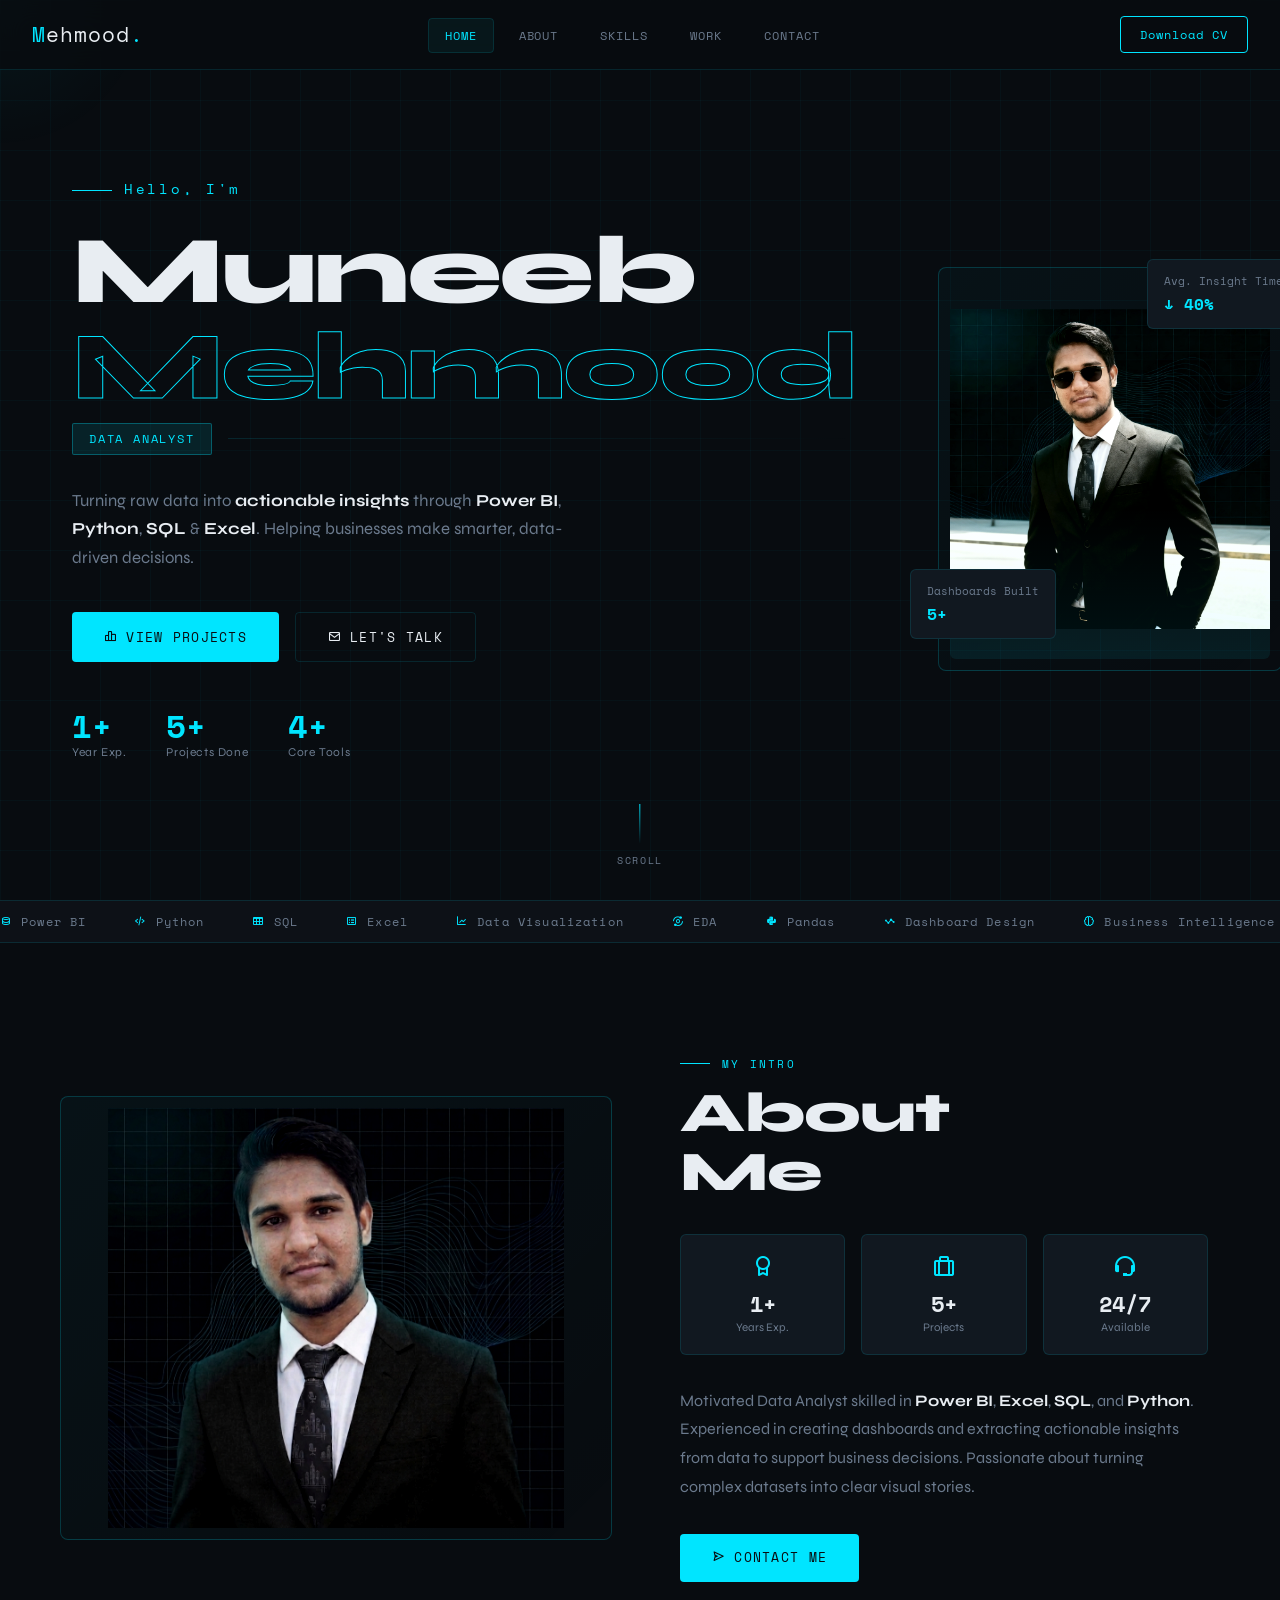
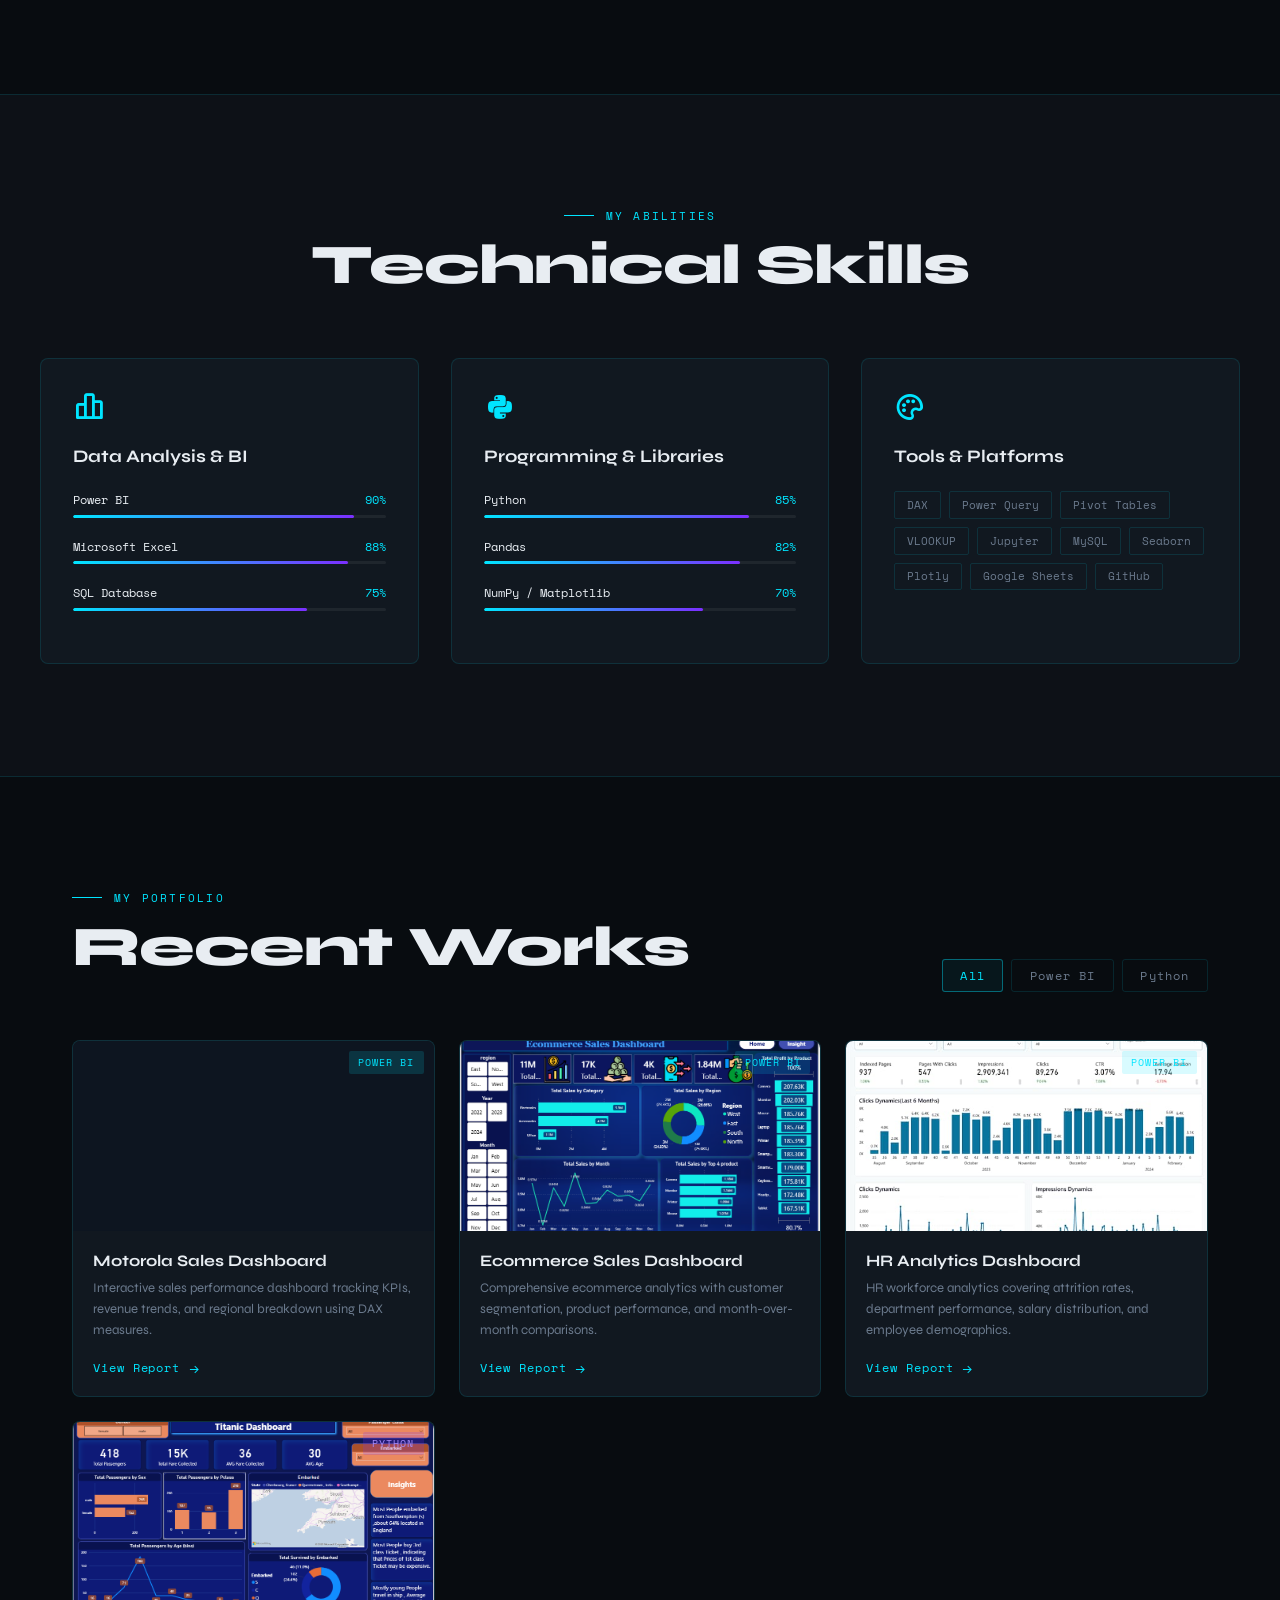
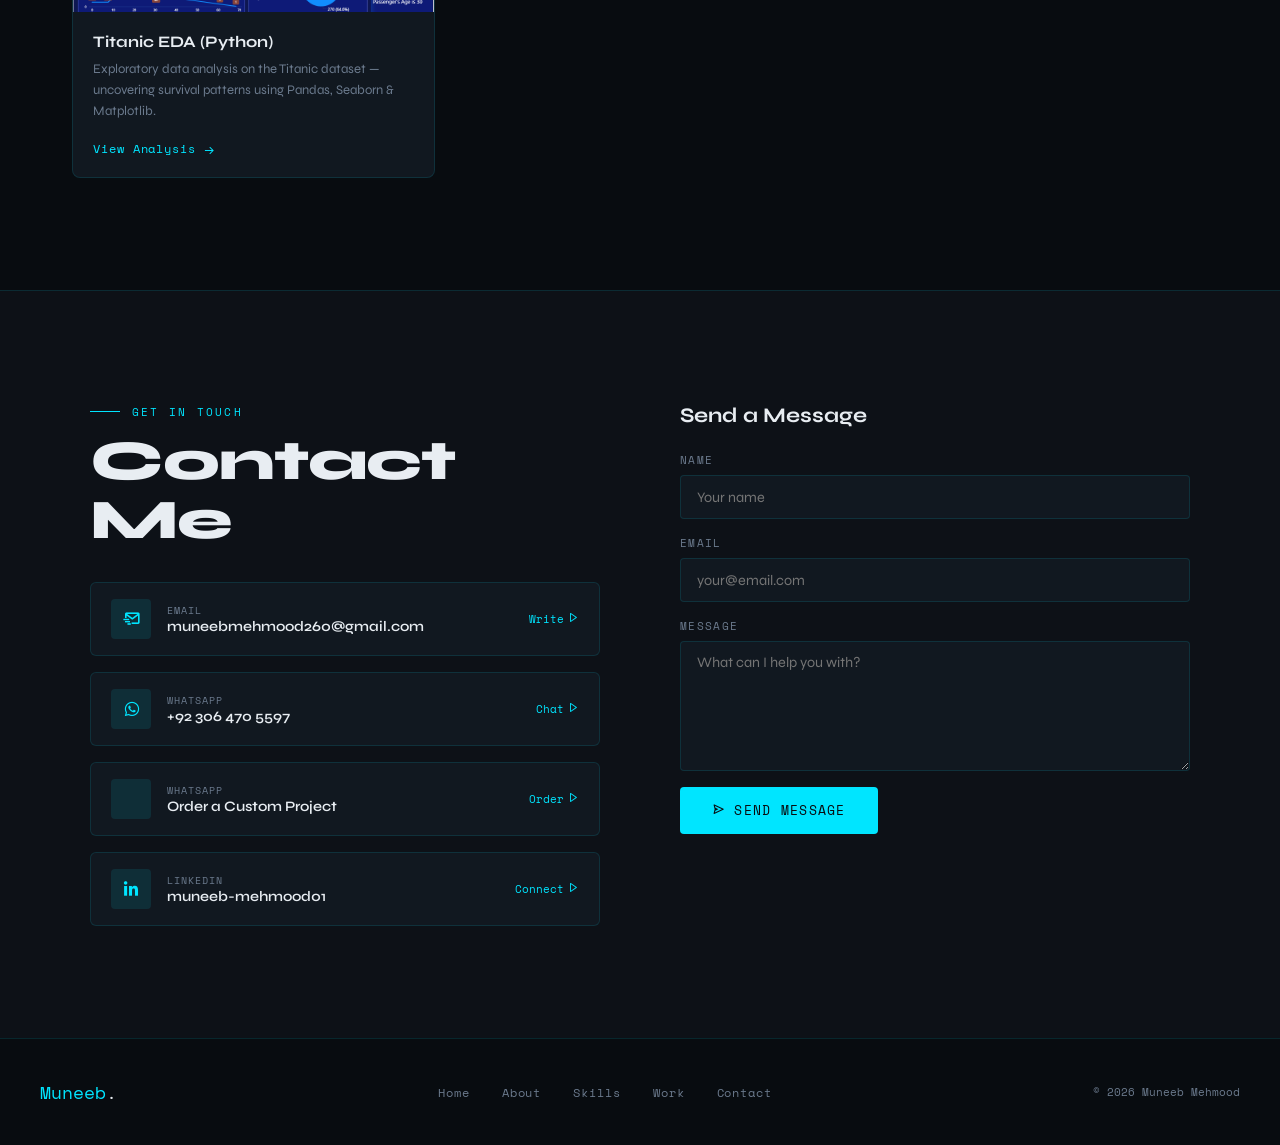
==== PORTFOLIO2/portfolio/index.html @ 45c63f36 "Add files via upload" ====
<!DOCTYPE html>
<html lang="en">
<head>
  <meta charset="UTF-8" />
  <meta name="viewport" content="width=device-width, initial-scale=1.0" />
  <title>Muneeb Mehmood — Data Analyst</title>
  <link href="https://unpkg.com/boxicons@2.1.2/css/boxicons.min.css" rel="stylesheet" />
  <link href="https://fonts.googleapis.com/css2?family=Space+Mono:wght@400;700&family=Syne:wght@400;600;700;800&display=swap" rel="stylesheet" />
  <link rel="stylesheet" href="style.css">
</head>
<body>

  <!-- Cursor glow -->
  <div class="cursor-glow" id="cursorGlow"></div>

  <!-- NAV -->
  <nav class="nav" id="navbar">
    <a href="#home" class="nav__logo">M<span>ehmood</span><span style="color:var(--accent)">.</span></a>
    <ul class="nav__links">
      <li><a href="#home" class="nav__link active">Home</a></li>
      <li><a href="#about" class="nav__link">About</a></li>
      <li><a href="#skills" class="nav__link">Skills</a></li>
      <li><a href="#work" class="nav__link">Work</a></li>
      <li><a href="#contact" class="nav__link">Contact</a></li>
    </ul>
    <a href="assets/pdf/cv.pdf" download class="nav__cta">Download CV</a>
  </nav>

  <!-- HERO -->
  <section id="home" style="position:relative;">
    <div class="hero">
      <div class="hero__left">
        <p class="hero__greeting"><span></span>Hello, I'm</p>
        <h1 class="hero__name">Muneeb<br><em>Mehmood</em></h1>
        <div class="hero__role">
          <span class="hero__role-badge">Data Analyst</span>
          <span class="hero__role-line"></span>
        </div>
        <p class="hero__desc">
          Turning raw data into <strong>actionable insights</strong> through
          <strong>Power BI</strong>, <strong>Python</strong>, <strong>SQL</strong> & <strong>Excel</strong>.
          Helping businesses make smarter, data-driven decisions.
        </p>
        <div class="hero__cta">
          <a href="#work" class="btn btn-primary"><i class='bx bx-bar-chart-alt-2'></i> View Projects</a>
          <a href="#contact" class="btn btn-outline"><i class='bx bx-envelope'></i> Let's Talk</a>
        </div>
        <div class="hero__stats">
          <div class="stat">
            <div class="stat__num" data-count="1">0</div>
            <div class="stat__label">Year Exp.</div>
          </div>
          <div class="stat">
            <div class="stat__num" data-count="5">0</div>
            <div class="stat__label">Projects Done</div>
          </div>
          <div class="stat">
            <div class="stat__num" data-count="4">0</div>
            <div class="stat__label">Core Tools</div>
          </div>
        </div>
      </div>

      <div class="hero__right">
        <div class="hero__img-wrap">
          <div class="hero__img-bg"></div>
          <img src="assets/img/myphoto2.png" alt="Muneeb Mehmood" class="hero__img" onerror="this.style.display='none';this.parentElement.querySelector('.hero__img-placeholder').style.display='flex'">
          <div class="hero__img-placeholder" style="display:none;position:absolute;inset:0;align-items:center;justify-content:center;background:var(--card);border-radius:6px;font-size:5rem;color:var(--accent)"><i class='bx bx-user'></i></div>
          <div class="hero__img-overlay"></div>
          <div class="hero__floating-card card-1">
            <div class="card-label">Avg. Insight Time</div>
            <div class="card-val">↓ 40%</div>
          </div>
          <div class="hero__floating-card card-2">
            <div class="card-label">Dashboards Built</div>
            <div class="card-val">5+</div>
          </div>
        </div>
        <div class="hero__social">
          <a href="https://www.linkedin.com/in/muneeb-mehmood01" target="_blank" class="hero__social-link"><i class='bx bxl-linkedin'></i></a>
          <a href="https://github.com/MuneebMehmood260" target="_blank" class="hero__social-link"><i class='bx bxl-github'></i></a>
          <a href="https://www.fiverr.com/s/42VoAXd" target="_blank" class="hero__social-link"><i class='bx bxl-fiverr'></i></a>
        </div>
      </div>
    </div>
    <div class="hero__scroll">
      <div class="hero__scroll-line"></div>
      <span>SCROLL</span>
    </div>
  </section>

  <!-- TICKER -->
  <div class="ticker">
    <div class="ticker__track" id="ticker">
      <span class="ticker__item"><i class='bx bx-data'></i> Power BI</span>
      <span class="ticker__item"><i class='bx bx-code-alt'></i> Python</span>
      <span class="ticker__item"><i class='bx bx-table'></i> SQL</span>
      <span class="ticker__item"><i class='bx bx-spreadsheet'></i> Excel</span>
      <span class="ticker__item"><i class='bx bx-line-chart'></i> Data Visualization</span>
      <span class="ticker__item"><i class='bx bx-analyse'></i> EDA</span>
      <span class="ticker__item"><i class='bx bxl-python'></i> Pandas</span>
      <span class="ticker__item"><i class='bx bx-stats'></i> Dashboard Design</span>
      <span class="ticker__item"><i class='bx bx-brain'></i> Business Intelligence</span>
      <span class="ticker__item"><i class='bx bx-data'></i> Power BI</span>
      <span class="ticker__item"><i class='bx bx-code-alt'></i> Python</span>
      <span class="ticker__item"><i class='bx bx-table'></i> SQL</span>
      <span class="ticker__item"><i class='bx bx-spreadsheet'></i> Excel</span>
      <span class="ticker__item"><i class='bx bx-line-chart'></i> Data Visualization</span>
      <span class="ticker__item"><i class='bx bx-analyse'></i> EDA</span>
      <span class="ticker__item"><i class='bx bxl-python'></i> Pandas</span>
      <span class="ticker__item"><i class='bx bx-stats'></i> Dashboard Design</span>
      <span class="ticker__item"><i class='bx bx-brain'></i> Business Intelligence</span>
    </div>
  </div>

  <!-- ABOUT -->
  <section id="about">
    <div class="about">
      <div class="hero__img-wrap about__img-wrap reveal" style="height:420px;width:100%;">
        <div class="hero__img-bg"></div>
        <img src="assets/img/myphoto.png" alt="About Muneeb" class="hero__img" onerror="this.style.display='none'">
        <!-- <div class="hero__img-overlay"></div> -->
        <!-- <div class="about__img-accent"></div> -->
      </div>
      <div class="reveal" style="transition-delay:0.15s">
        <p class="section-label">My Intro</p>
        <h2 class="section-title">About<br>Me</h2>
        <div class="about__boxes">
          <div class="about__box">
            <i class='bx bx-award'></i>
            <div class="about__box-num">1+</div>
            <div class="about__box-label">Years Exp.</div>
          </div>
          <div class="about__box">
            <i class='bx bx-briefcase-alt'></i>
            <div class="about__box-num">5+</div>
            <div class="about__box-label">Projects</div>
          </div>
          <div class="about__box">
            <i class='bx bx-support'></i>
            <div class="about__box-num">24/7</div>
            <div class="about__box-label">Available</div>
          </div>
        </div>
        <p class="about__text">
          Motivated Data Analyst skilled in <strong style="color:var(--text)">Power BI</strong>, <strong style="color:var(--text)">Excel</strong>, <strong style="color:var(--text)">SQL</strong>, and <strong style="color:var(--text)">Python</strong>.
          Experienced in creating dashboards and extracting actionable insights from data to support
          business decisions. Passionate about turning complex datasets into clear visual stories.
        </p>
        <a href="#contact" class="btn btn-primary"><i class='bx bx-send'></i> Contact Me</a>
      </div>
    </div>
  </section>

  <!-- SKILLS -->
  <section id="skills" class="skills-section">
    <div class="skills-inner">
      <div class="skills-header reveal">
        <p class="section-label" style="justify-content:center">My Abilities</p>
        <h2 class="section-title">Technical Skills</h2>
      </div>
      <div class="skills__grid">
        <div class="skill-category reveal">
          <div class="skill-category__icon"><i class='bx bx-bar-chart-alt-2'></i></div>
          <h3 class="skill-category__title">Data Analysis & BI</h3>
          <div class="skill-bar">
            <div class="skill-bar__top"><span class="skill-bar__name">Power BI</span><span class="skill-bar__pct">90%</span></div>
            <div class="skill-bar__track"><div class="skill-bar__fill" data-width="90"></div></div>
          </div>
          <div class="skill-bar">
            <div class="skill-bar__top"><span class="skill-bar__name">Microsoft Excel</span><span class="skill-bar__pct">88%</span></div>
            <div class="skill-bar__track"><div class="skill-bar__fill" data-width="88"></div></div>
          </div>
          <div class="skill-bar">
            <div class="skill-bar__top"><span class="skill-bar__name">SQL Database</span><span class="skill-bar__pct">75%</span></div>
            <div class="skill-bar__track"><div class="skill-bar__fill" data-width="75"></div></div>
          </div>
        </div>
        <div class="skill-category reveal" style="transition-delay:0.1s">
          <div class="skill-category__icon"><i class='bx bxl-python'></i></div>
          <h3 class="skill-category__title">Programming & Libraries</h3>
          <div class="skill-bar">
            <div class="skill-bar__top"><span class="skill-bar__name">Python</span><span class="skill-bar__pct">85%</span></div>
            <div class="skill-bar__track"><div class="skill-bar__fill" data-width="85"></div></div>
          </div>
          <div class="skill-bar">
            <div class="skill-bar__top"><span class="skill-bar__name">Pandas</span><span class="skill-bar__pct">82%</span></div>
            <div class="skill-bar__track"><div class="skill-bar__fill" data-width="82"></div></div>
          </div>
          <div class="skill-bar">
            <div class="skill-bar__top"><span class="skill-bar__name">NumPy / Matplotlib</span><span class="skill-bar__pct">70%</span></div>
            <div class="skill-bar__track"><div class="skill-bar__fill" data-width="70"></div></div>
          </div>
        </div>
        <div class="skill-category reveal" style="transition-delay:0.2s">
          <div class="skill-category__icon"><i class='bx bx-palette'></i></div>
          <h3 class="skill-category__title">Tools & Platforms</h3>
          <div class="skill-tools">
            <span class="skill-tool">DAX</span>
            <span class="skill-tool">Power Query</span>
            <span class="skill-tool">Pivot Tables</span>
            <span class="skill-tool">VLOOKUP</span>
            <span class="skill-tool">Jupyter</span>
            <span class="skill-tool">MySQL</span>
            <span class="skill-tool">Seaborn</span>
            <span class="skill-tool">Plotly</span>
            <span class="skill-tool">Google Sheets</span>
            <span class="skill-tool">GitHub</span>
          </div>
        </div>
      </div>
    </div>
  </section>

  <!-- WORK -->
  <section id="work" class="work-section">
    <div class="work-header">
      <div>
        <p class="section-label">My Portfolio</p>
        <h2 class="section-title">Recent Works</h2>
      </div>
      <div class="work-filters">
        <button class="work-filter active" data-filter="all">All</button>
        <button class="work-filter" data-filter="bi">Power BI</button>
        <button class="work-filter" data-filter="python">Python</button>
      </div>
    </div>
    <div class="work-grid" id="workGrid">

      <div class="work-card reveal" data-cat="bi">
        <div class="work-card__img">
          <img src="assets/img/Motorola_sales dashboard.png" alt="Sales Dashboard" onerror="this.parentElement.style.background='#0d1520';this.style.display='none'">
          <span class="work-card__tag tag-bi">Power BI</span>
        </div>
        <div class="work-card__body">
          <h3 class="work-card__title">Motorola Sales Dashboard</h3>
          <p class="work-card__desc">Interactive sales performance dashboard tracking KPIs, revenue trends, and regional breakdown using DAX measures.</p>
          <a href="https://github.com/MuneebMehmood260/Power-Bi-Dashboard" target="_blank" class="work-card__link">View Report <i class='bx bx-arrow-back' style="transform:rotate(180deg)"></i></a>
        </div>
      </div>

      <div class="work-card reveal" data-cat="bi" style="transition-delay:0.1s">
        <div class="work-card__img">
          <img src="assets/img/ecommerce_sales.PNG" alt="Ecommerce Sales" onerror="this.parentElement.style.background='#0d1520';this.style.display='none'">
          <span class="work-card__tag tag-bi">Power BI</span>
        </div>
        <div class="work-card__body">
          <h3 class="work-card__title">Ecommerce Sales Dashboard</h3>
          <p class="work-card__desc">Comprehensive ecommerce analytics with customer segmentation, product performance, and month-over-month comparisons.</p>
          <a href="https://github.com/MuneebMehmood260/Power-Bi-Dashboard" target="_blank" class="work-card__link">View Report <i class='bx bx-arrow-back' style="transform:rotate(180deg)"></i></a>
        </div>
      </div>

      <div class="work-card reveal" data-cat="bi" style="transition-delay:0.2s">
        <div class="work-card__img">
          <img src="assets/img/HR Analytics dashboard.jpeg" alt="HR Dashboard" onerror="this.parentElement.style.background='#0d1520';this.style.display='none'">
          <span class="work-card__tag tag-bi">Power BI</span>
        </div>
        <div class="work-card__body">
          <h3 class="work-card__title">HR Analytics Dashboard</h3>
          <p class="work-card__desc">HR workforce analytics covering attrition rates, department performance, salary distribution, and employee demographics.</p>
          <a href="https://github.com/MuneebMehmood260/Power-Bi-Dashboard" target="_blank" class="work-card__link">View Report <i class='bx bx-arrow-back' style="transform:rotate(180deg)"></i></a>
        </div>
      </div>

      <div class="work-card reveal" data-cat="python" style="transition-delay:0.3s">
        <div class="work-card__img">
          <img src="assets/img/titanic.PNG" alt="Titanic EDA" onerror="this.parentElement.style.background='#0d1520';this.style.display='none'">
          <span class="work-card__tag tag-python">Python</span>
        </div>
        <div class="work-card__body">
          <h3 class="work-card__title">Titanic EDA (Python)</h3>
          <p class="work-card__desc">Exploratory data analysis on the Titanic dataset — uncovering survival patterns using Pandas, Seaborn & Matplotlib.</p>
          <a href="https://github.com/MuneebMehmood260/Power-Bi-Dashboard" target="_blank" class="work-card__link">View Analysis <i class='bx bx-arrow-back' style="transform:rotate(180deg)"></i></a>
        </div>
      </div>

    </div>
  </section>

  <!-- CONTACT -->
  <section id="contact" class="contact-section">
    <div class="contact-inner">
      <div class="contact-left reveal">
        <p class="section-label">Get In Touch</p>
        <h2 class="section-title">Contact<br>Me</h2>
        <div class="contact-cards">
          <a href="https://mail.google.com/mail/?view=cm&fs=1&to=muneebmehmood260@gmail.com" target="_blank" class="contact-card">
            <div class="contact-card__icon"><i class='bx bx-mail-send'></i></div>
            <div>
              <div class="contact-card__label">Email</div>
              <div class="contact-card__val">muneebmehmood260@gmail.com</div>
            </div>
            <div class="contact-card__btn">Write <i class='bx bx-right-arrow'></i></div>
          </a>
          <a href="https://wa.me/923064705597?text=Hi%20Muneeb" target="_blank" class="contact-card">
            <div class="contact-card__icon"><i class='bx bxl-whatsapp'></i></div>
            <div>
              <div class="contact-card__label">WhatsApp</div>
              <div class="contact-card__val">+92 306 470 5597</div>
            </div>
            <div class="contact-card__btn">Chat <i class='bx bx-right-arrow'></i></div>
          </a>
          <a href="https://wa.me/923064705597?text=Hi%20Muneeb" target="_blank" class="contact-card">
            <div class="contact-card__icon"><i class='bx bxl-fiverr'></i></div>
            <div>
              <div class="contact-card__label">Whatsapp</div>
              <div class="contact-card__val">Order a Custom Project</div>
            </div>
            <div class="contact-card__btn">Order <i class='bx bx-right-arrow'></i></div>
          </a>
          <a href="https://www.linkedin.com/in/muneeb-mehmood01" target="_blank" class="contact-card">
            <div class="contact-card__icon"><i class='bx bxl-linkedin'></i></div>
            <div>
              <div class="contact-card__label">LinkedIn</div>
              <div class="contact-card__val">muneeb-mehmood01</div>
            </div>
            <div class="contact-card__btn">Connect <i class='bx bx-right-arrow'></i></div>
          </a>
        </div>
      </div>
      <div class="reveal" style="transition-delay:0.15s">
        <h3 style="font-size:1.3rem;font-weight:700;margin-bottom:1.5rem;">Send a Message</h3>
        <div class="contact-form">
          <div class="form-group">
            <label class="form-label">Name</label>
            <input type="text" class="form-input" placeholder="Your name" />
          </div>
          <div class="form-group">
            <label class="form-label">Email</label>
            <input type="email" class="form-input" placeholder="your@email.com" />
          </div>
          <div class="form-group">
            <label class="form-label">Message</label>
            <textarea class="form-textarea" placeholder="What can I help you with?"></textarea>
          </div>
          <button class="btn btn-primary" style="align-self:flex-start"><i class='bx bx-send'></i> Send Message</button>
        </div>
      </div>
    </div>
  </section>

  <!-- FOOTER -->
  <footer class="footer">
    <div class="footer-inner">
      <span class="footer__logo">Muneeb<span style="color:var(--text)">.</span></span>
      <ul class="footer__links">
        <li><a href="#home" class="footer__link">Home</a></li>
        <li><a href="#about" class="footer__link">About</a></li>
        <li><a href="#skills" class="footer__link">Skills</a></li>
        <li><a href="#work" class="footer__link">Work</a></li>
        <li><a href="#contact" class="footer__link">Contact</a></li>
      </ul>
      <span class="footer__copy">© 2026 Muneeb Mehmood</span>
    </div>
  </footer>

  <script>
    // Cursor glow
    const glow = document.getElementById('cursorGlow');
    document.addEventListener('mousemove', e => {
      glow.style.left = e.clientX + 'px';
      glow.style.top = e.clientY + 'px';
    });

    // Scroll reveal
    const reveals = document.querySelectorAll('.reveal');
    const ro = new IntersectionObserver(entries => {
      entries.forEach(e => { if(e.isIntersecting) { e.target.classList.add('visible'); } });
    }, { threshold: 0.1 });
    reveals.forEach(el => ro.observe(el));

    // Skill bars
    const bars = document.querySelectorAll('.skill-bar__fill');
    const barObs = new IntersectionObserver(entries => {
      entries.forEach(e => {
        if(e.isIntersecting) {
          e.target.style.width = e.target.dataset.width + '%';
          barObs.unobserve(e.target);
        }
      });
    }, { threshold: 0.3 });
    bars.forEach(b => barObs.observe(b));

    // Counter animation
    const counters = document.querySelectorAll('.stat__num[data-count]');
    const counterObs = new IntersectionObserver(entries => {
      entries.forEach(e => {
        if(e.isIntersecting) {
          const target = +e.target.dataset.count;
          let cur = 0;
          const step = target / 30;
          const timer = setInterval(() => {
            cur += step;
            if(cur >= target) { e.target.textContent = target + '+'; clearInterval(timer); }
            else { e.target.textContent = Math.floor(cur); }
          }, 40);
          counterObs.unobserve(e.target);
        }
      });
    }, { threshold: 0.5 });
    counters.forEach(c => counterObs.observe(c));

    // Nav active link on scroll
    const sections = document.querySelectorAll('section[id]');
    const navLinks = document.querySelectorAll('.nav__link');
    window.addEventListener('scroll', () => {
      let cur = '';
      sections.forEach(s => {
        if(window.scrollY >= s.offsetTop - 100) cur = s.id;
      });
      navLinks.forEach(l => {
        l.classList.toggle('active', l.getAttribute('href') === '#' + cur);
      });
    });

    // Work filter
    const filters = document.querySelectorAll('.work-filter');
    const cards = document.querySelectorAll('.work-card');
    filters.forEach(btn => {
      btn.addEventListener('click', () => {
        filters.forEach(b => b.classList.remove('active'));
        btn.classList.add('active');
        const f = btn.dataset.filter;
        cards.forEach(card => {
          const show = f === 'all' || card.dataset.cat === f;
          card.style.opacity = show ? '1' : '0';
          card.style.transform = show ? '' : 'scale(0.95)';
          card.style.pointerEvents = show ? '' : 'none';
          card.style.transition = 'all 0.35s';
          card.style.display = show ? '' : 'none';
          if(show) { setTimeout(() => { card.style.opacity='1'; card.style.transform=''; }, 10); }
        });
      });
    });
  </script>
</body>
</html>
---- PORTFOLIO2/portfolio/style.css ----
/* ========== VARIABLES ========== */
    :root {
        --bg: #080c10;
        --bg2: #0d1117;
        --card: #111820;
        --accent: #00e5ff;
        --accent2: #7b2fff;
        --accent3: #ff6b35;
        --text: #e8edf2;
        --text-muted: #6b7a8d;
        --border: rgba(0, 229, 255, 0.12);
        --glow: 0 0 30px rgba(0, 229, 255, 0.15);
        --font-display: 'Syne', sans-serif;
        --font-mono: 'Space Mono', monospace;
        --nav-h: 70px;
    }

    /* ========== RESET ========== */
    *,
    *::before,
    *::after {
        margin: 0;
        padding: 0;
        box-sizing: border-box;
    }

    html {
        scroll-behavior: smooth;
    }

    body {
        background: var(--bg);
        color: var(--text);
        font-family: var(--font-display);
        overflow-x: hidden;
    }

    a {
        text-decoration: none;
        color: inherit;
    }

    ul {
        list-style: none;
    }

    img {
        max-width: 100%;
        display: block;
    }

    /* ========== SCROLLBAR ========== */
    ::-webkit-scrollbar {
        width: 5px;
    }

    ::-webkit-scrollbar-track {
        background: var(--bg);
    }

    ::-webkit-scrollbar-thumb {
        background: var(--accent);
        border-radius: 3px;
    }

    /* ========== BACKGROUND GRID ========== */
    body::before {
        content: '';
        position: fixed;
        inset: 0;
        background-image:
            linear-gradient(rgba(0, 229, 255, 0.03) 1px, transparent 1px),
            linear-gradient(90deg, rgba(0, 229, 255, 0.03) 1px, transparent 1px);
        background-size: 50px 50px;
        pointer-events: none;
        z-index: 0;
    }

    /* ========== NAV ========== */
    .nav {
        position: fixed;
        top: 0;
        left: 0;
        right: 0;
        height: var(--nav-h);
        display: flex;
        align-items: center;
        justify-content: space-between;
        padding: 0 2rem;
        z-index: 100;
        border-bottom: 1px solid var(--border);
        backdrop-filter: blur(16px);
        background: rgba(8, 12, 16, 0.8);
        transition: all 0.3s;
    }

    .nav__logo {
        font-family: var(--font-mono);
        font-size: 1.3rem;
        color: var(--accent);
        letter-spacing: 0.05em;
    }

    .nav__logo span {
        color: var(--text);
    }

    .nav__links {
        display: flex;
        gap: 0.5rem;
    }

    .nav__link {
        font-family: var(--font-mono);
        font-size: 0.75rem;
        letter-spacing: 0.08em;
        text-transform: uppercase;
        color: var(--text-muted);
        padding: 0.5rem 1rem;
        border: 1px solid transparent;
        border-radius: 4px;
        transition: all 0.3s;
    }

    .nav__link:hover,
    .nav__link.active {
        color: var(--accent);
        border-color: var(--border);
        background: rgba(0, 229, 255, 0.05);
    }

    .nav__cta {
        font-family: var(--font-mono);
        font-size: 0.75rem;
        padding: 0.55rem 1.2rem;
        border: 1px solid var(--accent);
        border-radius: 4px;
        color: var(--accent);
        letter-spacing: 0.08em;
        transition: all 0.3s;
    }

    .nav__cta:hover {
        background: var(--accent);
        color: var(--bg);
    }

    /* ========== SECTION ========== */
    section {
        position: relative;
        z-index: 1;
    }

    .section-label {
        font-family: var(--font-mono);
        font-size: 0.7rem;
        letter-spacing: 0.2em;
        text-transform: uppercase;
        color: var(--accent);
        margin-bottom: 0.75rem;
        display: flex;
        align-items: center;
        gap: 0.75rem;
    }

    .section-label::before {
        content: '';
        display: inline-block;
        width: 30px;
        height: 1px;
        background: var(--accent);
    }

    .section-title {
        font-size: clamp(2rem, 5vw, 3.5rem);
        font-weight: 800;
        line-height: 1.05;
        letter-spacing: -0.02em;
        margin-bottom: 1rem;
    }

    /* ========== HERO ========== */
    .hero {
        min-height: 100vh;
        display: flex;
        align-items: center;
        padding: calc(var(--nav-h) + 2rem) 2rem 4rem;
        max-width: 1200px;
        margin: 0 auto;
        gap: 4rem;
    }

    .hero__left {
        flex: 1;
    }

    .hero__greeting {
        font-family: var(--font-mono);
        font-size: 0.85rem;
        letter-spacing: 0.2em;
        color: var(--accent);
        margin-bottom: 1.5rem;
        opacity: 0;
        animation: fadeUp 0.6s 0.2s forwards;
    }

    .hero__greeting span {
        display: inline-block;
        width: 40px;
        height: 1px;
        background: var(--accent);
        vertical-align: middle;
        margin-right: 0.75rem;
    }

    .hero__name {
        font-size: clamp(3rem, 8vw, 6rem);
        font-weight: 800;
        letter-spacing: -0.03em;
        line-height: 1;
        margin-bottom: 0.5rem;
        opacity: 0;
        animation: fadeUp 0.6s 0.4s forwards;
    }

    .hero__name em {
        font-style: normal;
        color: transparent;
        -webkit-text-stroke: 1px var(--accent);
    }

    .hero__role {
        display: flex;
        align-items: center;
        gap: 1rem;
        margin-bottom: 2rem;
        opacity: 0;
        animation: fadeUp 0.6s 0.6s forwards;
    }

    .hero__role-badge {
        font-family: var(--font-mono);
        font-size: 0.75rem;
        letter-spacing: 0.15em;
        text-transform: uppercase;
        background: rgba(0, 229, 255, 0.1);
        border: 1px solid rgba(0, 229, 255, 0.3);
        color: var(--accent);
        padding: 0.4rem 1rem;
        border-radius: 2px;
    }

    .hero__role-line {
        height: 1px;
        flex: 1;
        background: linear-gradient(90deg, var(--border), transparent);
    }

    .hero__desc {
        font-size: 1.05rem;
        color: var(--text-muted);
        line-height: 1.7;
        max-width: 500px;
        margin-bottom: 2.5rem;
        opacity: 0;
        animation: fadeUp 0.6s 0.8s forwards;
    }

    .hero__desc strong {
        color: var(--text);
    }

    .hero__cta {
        display: flex;
        gap: 1rem;
        flex-wrap: wrap;
        opacity: 0;
        animation: fadeUp 0.6s 1s forwards;
    }

    .btn {
        font-family: var(--font-mono);
        font-size: 0.8rem;
        letter-spacing: 0.1em;
        text-transform: uppercase;
        padding: 0.9rem 2rem;
        border-radius: 4px;
        border: none;
        cursor: pointer;
        transition: all 0.3s;
        display: inline-flex;
        align-items: center;
        gap: 0.5rem;
    }

    .btn-primary {
        background: var(--accent);
        color: var(--bg);
    }

    .btn-primary:hover {
        background: #00c4da;
        transform: translateY(-2px);
        box-shadow: 0 8px 24px rgba(0, 229, 255, 0.3);
    }

    .btn-outline {
        background: transparent;
        color: var(--text);
        border: 1px solid var(--border);
    }

    .btn-outline:hover {
        border-color: var(--accent);
        color: var(--accent);
        transform: translateY(-2px);
    }

    .hero__stats {
        display: flex;
        gap: 2.5rem;
        margin-top: 3rem;
        opacity: 0;
        animation: fadeUp 0.6s 1.2s forwards;
    }

    /* .stat { } */
    .stat__num {
        font-family: var(--font-mono);
        font-size: 2rem;
        font-weight: 700;
        color: var(--accent);
        line-height: 1;
    }

    .stat__label {
        font-size: 0.75rem;
        color: var(--text-muted);
        letter-spacing: 0.05em;
        margin-top: 0.2rem;
    }

    .hero__right {
        flex: 0 0 380px;
        position: relative;
        opacity: 0;
        animation: fadeIn 1s 0.5s forwards;
    }

    .hero__img-wrap {
        position: relative;
        width: 320px;
        height: 380px;
        margin: 0 auto;
    }

    .hero__img-bg {
        position: absolute;
        inset: -12px;
        border: 1px solid rgba(0, 229, 255, 0.2);
        border-radius: 8px;
        animation: rotate-border 8s linear infinite;
        background: linear-gradient(135deg, rgba(0, 229, 255, 0.03), transparent);
    }

    @keyframes rotate-border {

        0%,
        100% {
            border-color: rgba(0, 229, 255, 0.2);
        }

        50% {
            border-color: rgba(123, 47, 255, 0.3);
        }
    }

    .hero__img {
        width: 100%;
        height: 100%;
        object-fit:contain;
        border-radius: 6px;
        filter: grayscale(20%) contrast(1.1);
        position: relative;
        z-index: 1;
    }

    .hero__img-overlay {
        position: absolute;
        inset: 0;
        background: linear-gradient(180deg, transparent 60%, rgba(0, 229, 255, 0.08));
        border-radius: 6px;
        z-index: 2;
    }

    .hero__floating-card {
        position: absolute;
        background: var(--card);
        border: 1px solid var(--border);
        border-radius: 6px;
        padding: 0.75rem 1rem;
        font-family: var(--font-mono);
        font-size: 0.7rem;
        z-index: 10;
        animation: float 4s ease-in-out infinite;
    }

    .hero__floating-card.card-1 {
        top: -20px;
        right: -30px;
        animation-delay: 0s;
    }

    .hero__floating-card.card-2 {
        bottom: 20px;
        left: -40px;
        animation-delay: 2s;
    }

    .card-label {
        color: var(--text-muted);
        margin-bottom: 0.2rem;
    }

    .card-val {
        color: var(--accent);
        font-size: 1rem;
        font-weight: 700;
    }

    @keyframes float {

        0%,
        100% {
            transform: translateY(0);
        }

        50% {
            transform: translateY(-8px);
        }
    }

    .hero__social {
        display: flex;
        flex-direction: column;
        gap: 0.75rem;
        position: absolute;
        right: -60px;
        top: 50%;
        transform: translateY(-50%);
    }

    .hero__social-link {
        width: 38px;
        height: 38px;
        display: flex;
        align-items: center;
        justify-content: center;
        border: 1px solid var(--border);
        border-radius: 4px;
        color: var(--text-muted);
        font-size: 1.1rem;
        transition: all 0.3s;
    }

    .hero__social-link:hover {
        color: var(--accent);
        border-color: var(--accent);
        transform: translateX(3px);
    }

    .hero__scroll {
        position: absolute;
        bottom: 2rem;
        left: 50%;
        transform: translateX(-50%);
        display: flex;
        flex-direction: column;
        align-items: center;
        gap: 0.5rem;
        color: var(--text-muted);
        font-family: var(--font-mono);
        font-size: 0.65rem;
        letter-spacing: 0.15em;
        animation: fadeIn 1s 1.5s both;
    }

    .hero__scroll-line {
        width: 1px;
        height: 40px;
        background: linear-gradient(var(--accent), transparent);
        animation: scroll-line 1.5s ease-in-out infinite;
    }

    @keyframes scroll-line {
        0% {
            opacity: 1;
            transform: scaleY(1);
            transform-origin: top;
        }

        100% {
            opacity: 0;
            transform: scaleY(0);
            transform-origin: top;
        }
    }

    /* ========== DATA TICKER ========== */
    .ticker {
        border-top: 1px solid var(--border);
        border-bottom: 1px solid var(--border);
        padding: 0.75rem 0;
        overflow: hidden;
        background: var(--bg2);
        position: relative;
        z-index: 1;
    }

    .ticker__track {
        display: flex;
        gap: 3rem;
        animation: ticker 20s linear infinite;
        width: max-content;
    }

    .ticker__item {
        display: flex;
        align-items: center;
        gap: 0.5rem;
        font-family: var(--font-mono);
        font-size: 0.72rem;
        letter-spacing: 0.1em;
        color: var(--text-muted);
        white-space: nowrap;
    }

    .ticker__item i {
        color: var(--accent);
    }

    @keyframes ticker {
        from {
            transform: translateX(0);
        }

        to {
            transform: translateX(-50%);
        }
    }

    /* ========== ABOUT ========== */
    .about {
        padding: 7rem 2rem;
        max-width: 1200px;
        margin: 0 auto;
        display: grid;
        grid-template-columns: 1fr 1fr;
        gap: 5rem;
        align-items: center;
    }

    .about__img-wrap {
        position: relative;
    }

    .about__img {
        width: 100%;
        border-radius: 6px;
        filter: grayscale(20%);
    }

    .about__img-accent {
        position: absolute;
        bottom: -16px;
        right: -16px;
        width: 60%;
        height: 60%;
        border: 2px solid rgba(0, 229, 255, 0.2);
        border-radius: 6px;
        z-index: -1;
    }

    .about__boxes {
        display: grid;
        grid-template-columns: repeat(3, 1fr);
        gap: 1rem;
        margin: 2rem 0;
    }

    .about__box {
        background: var(--card);
        border: 1px solid var(--border);
        border-radius: 6px;
        padding: 1.25rem 1rem;
        text-align: center;
        transition: all 0.3s;
    }

    .about__box:hover {
        border-color: rgba(0, 229, 255, 0.4);
        transform: translateY(-3px);
        box-shadow: var(--glow);
    }

    .about__box i {
        font-size: 1.5rem;
        color: var(--accent);
        margin-bottom: 0.5rem;
    }

    .about__box-num {
        font-family: var(--font-mono);
        font-size: 1.4rem;
        font-weight: 700;
        color: var(--text);
    }

    .about__box-label {
        font-size: 0.72rem;
        color: var(--text-muted);
    }

    .about__text {
        color: var(--text-muted);
        line-height: 1.8;
        margin-bottom: 2rem;
    }

    /* ========== SKILLS ========== */
    .skills-section {
        padding: 7rem 2rem;
        background: var(--bg2);
        border-top: 1px solid var(--border);
        border-bottom: 1px solid var(--border);
    }

    .skills-inner {
        max-width: 1200px;
        margin: 0 auto;
    }

    .skills-header {
        text-align: center;
        margin-bottom: 4rem;
    }

    .skills__grid {
        display: grid;
        grid-template-columns: repeat(auto-fit, minmax(280px, 1fr));
        gap: 2rem;
    }

    .skill-category {
        background: var(--card);
        border: 1px solid var(--border);
        border-radius: 8px;
        padding: 2rem;
        transition: all 0.3s;
    }

    .skill-category:hover {
        border-color: rgba(0, 229, 255, 0.3);
        box-shadow: var(--glow);
    }

    .skill-category__icon {
        font-size: 2rem;
        color: var(--accent);
        margin-bottom: 1rem;
    }

    .skill-category__title {
        font-size: 1.1rem;
        font-weight: 700;
        margin-bottom: 1.5rem;
    }

    .skill-bar {
        margin-bottom: 1.25rem;
    }

    .skill-bar__top {
        display: flex;
        justify-content: space-between;
        margin-bottom: 0.4rem;
    }

    .skill-bar__name {
        font-family: var(--font-mono);
        font-size: 0.75rem;
        color: var(--text);
    }

    .skill-bar__pct {
        font-family: var(--font-mono);
        font-size: 0.72rem;
        color: var(--accent);
    }

    .skill-bar__track {
        height: 3px;
        background: rgba(255, 255, 255, 0.06);
        border-radius: 2px;
        overflow: hidden;
    }

    .skill-bar__fill {
        height: 100%;
        border-radius: 2px;
        background: linear-gradient(90deg, var(--accent), var(--accent2));
        width: 0;
        transition: width 1.5s cubic-bezier(0.16, 1, 0.3, 1);
    }

    .skill-tools {
        display: flex;
        flex-wrap: wrap;
        gap: 0.5rem;
    }

    .skill-tool {
        font-family: var(--font-mono);
        font-size: 0.68rem;
        padding: 0.3rem 0.75rem;
        border: 1px solid var(--border);
        border-radius: 2px;
        color: var(--text-muted);
        transition: all 0.3s;
    }

    .skill-tool:hover {
        color: var(--accent);
        border-color: rgba(0, 229, 255, 0.4);
    }

    /* ========== WORK ========== */
    .work-section {
        padding: 7rem 2rem;
        max-width: 1200px;
        margin: 0 auto;
    }

    .work-header {
        display: flex;
        align-items: flex-end;
        justify-content: space-between;
        margin-bottom: 3rem;
        flex-wrap: wrap;
        gap: 1rem;
    }

    .work-filters {
        display: flex;
        gap: 0.5rem;
    }

    .work-filter {
        font-family: var(--font-mono);
        font-size: 0.72rem;
        letter-spacing: 0.1em;
        padding: 0.45rem 1.1rem;
        border: 1px solid var(--border);
        border-radius: 3px;
        color: var(--text-muted);
        cursor: pointer;
        transition: all 0.3s;
        background: none;
    }

    .work-filter.active,
    .work-filter:hover {
        color: var(--accent);
        border-color: rgba(0, 229, 255, 0.4);
        background: rgba(0, 229, 255, 0.05);
    }

    .work-grid {
        display: grid;
        grid-template-columns: repeat(auto-fill, minmax(300px, 1fr));
        gap: 1.5rem;
    }

    .work-card {
        background: var(--card);
        border: 1px solid var(--border);
        border-radius: 8px;
        overflow: hidden;
        transition: all 0.4s;
        cursor: pointer;
    }

    .work-card:hover {
        transform: translateY(-6px);
        border-color: rgba(0, 229, 255, 0.3);
        box-shadow: 0 20px 40px rgba(0, 0, 0, 0.4), var(--glow);
    }

    .work-card__img {
        height: 190px;
        overflow: hidden;
        background: #0a0f14;
        display: flex;
        align-items: center;
        justify-content: center;
        font-family: var(--font-mono);
        font-size: 0.7rem;
        color: var(--text-muted);
        position: relative;
    }

    .work-card__img img {
        width: 100%;
        height: 100%;
        object-fit: cover;
        transition: transform 0.5s;
    }

    .work-card:hover .work-card__img img {
        transform: scale(1.05);
    }

    .work-card__tag {
        position: absolute;
        top: 10px;
        right: 10px;
        font-family: var(--font-mono);
        font-size: 0.62rem;
        padding: 0.25rem 0.6rem;
        border-radius: 2px;
        text-transform: uppercase;
        letter-spacing: 0.1em;
    }

    .tag-bi {
        background: rgba(0, 229, 255, 0.15);
        color: var(--accent);
    }

    .tag-python {
        background: rgba(123, 47, 255, 0.2);
        color: #a78bfa;
    }

    .work-card__body {
        padding: 1.25rem;
    }

    .work-card__title {
        font-size: 1rem;
        font-weight: 700;
        margin-bottom: 0.5rem;
    }

    .work-card__desc {
        font-size: 0.82rem;
        color: var(--text-muted);
        line-height: 1.6;
        margin-bottom: 1rem;
    }

    .work-card__link {
        font-family: var(--font-mono);
        font-size: 0.72rem;
        color: var(--accent);
        letter-spacing: 0.08em;
        display: inline-flex;
        align-items: center;
        gap: 0.4rem;
        transition: gap 0.3s;
    }

    .work-card:hover .work-card__link {
        gap: 0.7rem;
    }

    /* ========== CONTACT ========== */
    .contact-section {
        padding: 7rem 2rem;
        background: var(--bg2);
        border-top: 1px solid var(--border);
    }

    .contact-inner {
        max-width: 1100px;
        margin: 0 auto;
        display: grid;
        grid-template-columns: 1fr 1fr;
        gap: 5rem;
    }

    /* .contact-left { } */
    .contact-cards {
        display: flex;
        flex-direction: column;
        gap: 1rem;
        margin-top: 2rem;
    }

    .contact-card {
        display: flex;
        align-items: center;
        gap: 1rem;
        background: var(--card);
        border: 1px solid var(--border);
        border-radius: 6px;
        padding: 1rem 1.25rem;
        transition: all 0.3s;
    }

    .contact-card:hover {
        border-color: rgba(0, 229, 255, 0.3);
        transform: translateX(4px);
    }

    .contact-card__icon {
        width: 40px;
        height: 40px;
        display: flex;
        align-items: center;
        justify-content: center;
        background: rgba(0, 229, 255, 0.1);
        border-radius: 4px;
        font-size: 1.2rem;
        color: var(--accent);
        flex-shrink: 0;
    }

    .contact-card__label {
        font-family: var(--font-mono);
        font-size: 0.65rem;
        color: var(--text-muted);
        letter-spacing: 0.1em;
        text-transform: uppercase;
    }

    .contact-card__val {
        font-size: 0.9rem;
        font-weight: 600;
    }

    .contact-card__btn {
        margin-left: auto;
        font-family: var(--font-mono);
        font-size: 0.68rem;
        color: var(--accent);
        display: flex;
        align-items: center;
        gap: 0.25rem;
    }

    .contact-form {
        display: flex;
        flex-direction: column;
        gap: 1rem;
    }

    .form-group {
        display: flex;
        flex-direction: column;
        gap: 0.4rem;
    }

    .form-label {
        font-family: var(--font-mono);
        font-size: 0.68rem;
        letter-spacing: 0.12em;
        text-transform: uppercase;
        color: var(--text-muted);
    }

    .form-input,
    .form-textarea {
        background: var(--card);
        border: 1px solid var(--border);
        border-radius: 4px;
        padding: 0.8rem 1rem;
        color: var(--text);
        font-family: var(--font-display);
        font-size: 0.9rem;
        transition: all 0.3s;
        outline: none;
    }

    .form-input:focus,
    .form-textarea:focus {
        border-color: rgba(0, 229, 255, 0.5);
        box-shadow: 0 0 0 3px rgba(0, 229, 255, 0.08);
    }

    .form-textarea {
        min-height: 130px;
        resize: vertical;
    }

    /* ========== FOOTER ========== */
    .footer {
        border-top: 1px solid var(--border);
        padding: 2.5rem 2rem;
    }

    .footer-inner {
        max-width: 1200px;
        margin: 0 auto;
        display: flex;
        align-items: center;
        justify-content: space-between;
        gap: 1rem;
        flex-wrap: wrap;
    }

    .footer__logo {
        font-family: var(--font-mono);
        font-size: 1.1rem;
        color: var(--accent);
    }

    .footer__links {
        display: flex;
        gap: 2rem;
    }

    .footer__link {
        font-family: var(--font-mono);
        font-size: 0.72rem;
        color: var(--text-muted);
        letter-spacing: 0.08em;
        transition: color 0.3s;
    }

    .footer__link:hover {
        color: var(--accent);
    }

    .footer__copy {
        font-family: var(--font-mono);
        font-size: 0.68rem;
        color: var(--text-muted);
    }

    /* ========== ANIMATIONS ========== */
    @keyframes fadeUp {
        from {
            opacity: 0;
            transform: translateY(20px);
        }

        to {
            opacity: 1;
            transform: translateY(0);
        }
    }

    @keyframes fadeIn {
        from {
            opacity: 0;
        }

        to {
            opacity: 1;
        }
    }

    .reveal {
        opacity: 0;
        transform: translateY(30px);
        transition: opacity 0.7s, transform 0.7s;
    }

    .reveal.visible {
        opacity: 1;
        transform: translateY(0);
    }

    /* ========== CURSOR GLOW ========== */
    .cursor-glow {
        position: fixed;
        width: 300px;
        height: 300px;
        background: radial-gradient(circle, rgba(0, 229, 255, 0.05) 0%, transparent 70%);
        border-radius: 50%;
        pointer-events: none;
        z-index: 0;
        transition: transform 0.1s;
        transform: translate(-50%, -50%);
    }

    /* ========== RESPONSIVE ========== */
    @media (max-width: 900px) {
        .hero {
            flex-direction: column;
            text-align: center;
        }

        .hero__right {
            flex: none;
            width: 100%;
        }

        .hero__social {
            flex-direction: row;
            position: static;
            justify-content: center;
            margin-top: 1.5rem;
        }

        .about {
            grid-template-columns: 1fr;
        }

        .contact-inner {
            grid-template-columns: 1fr;
            gap: 3rem;
        }

        .nav__links {
            display: none;
        }

        .hero__scroll {
            display: none;
        }
    }

    @media (max-width: 600px) {
        .hero__cta {
            justify-content: center;
        }

        .hero__stats {
            justify-content: center;
        }

        .work-filters {
            flex-wrap: wrap;
        }
    }
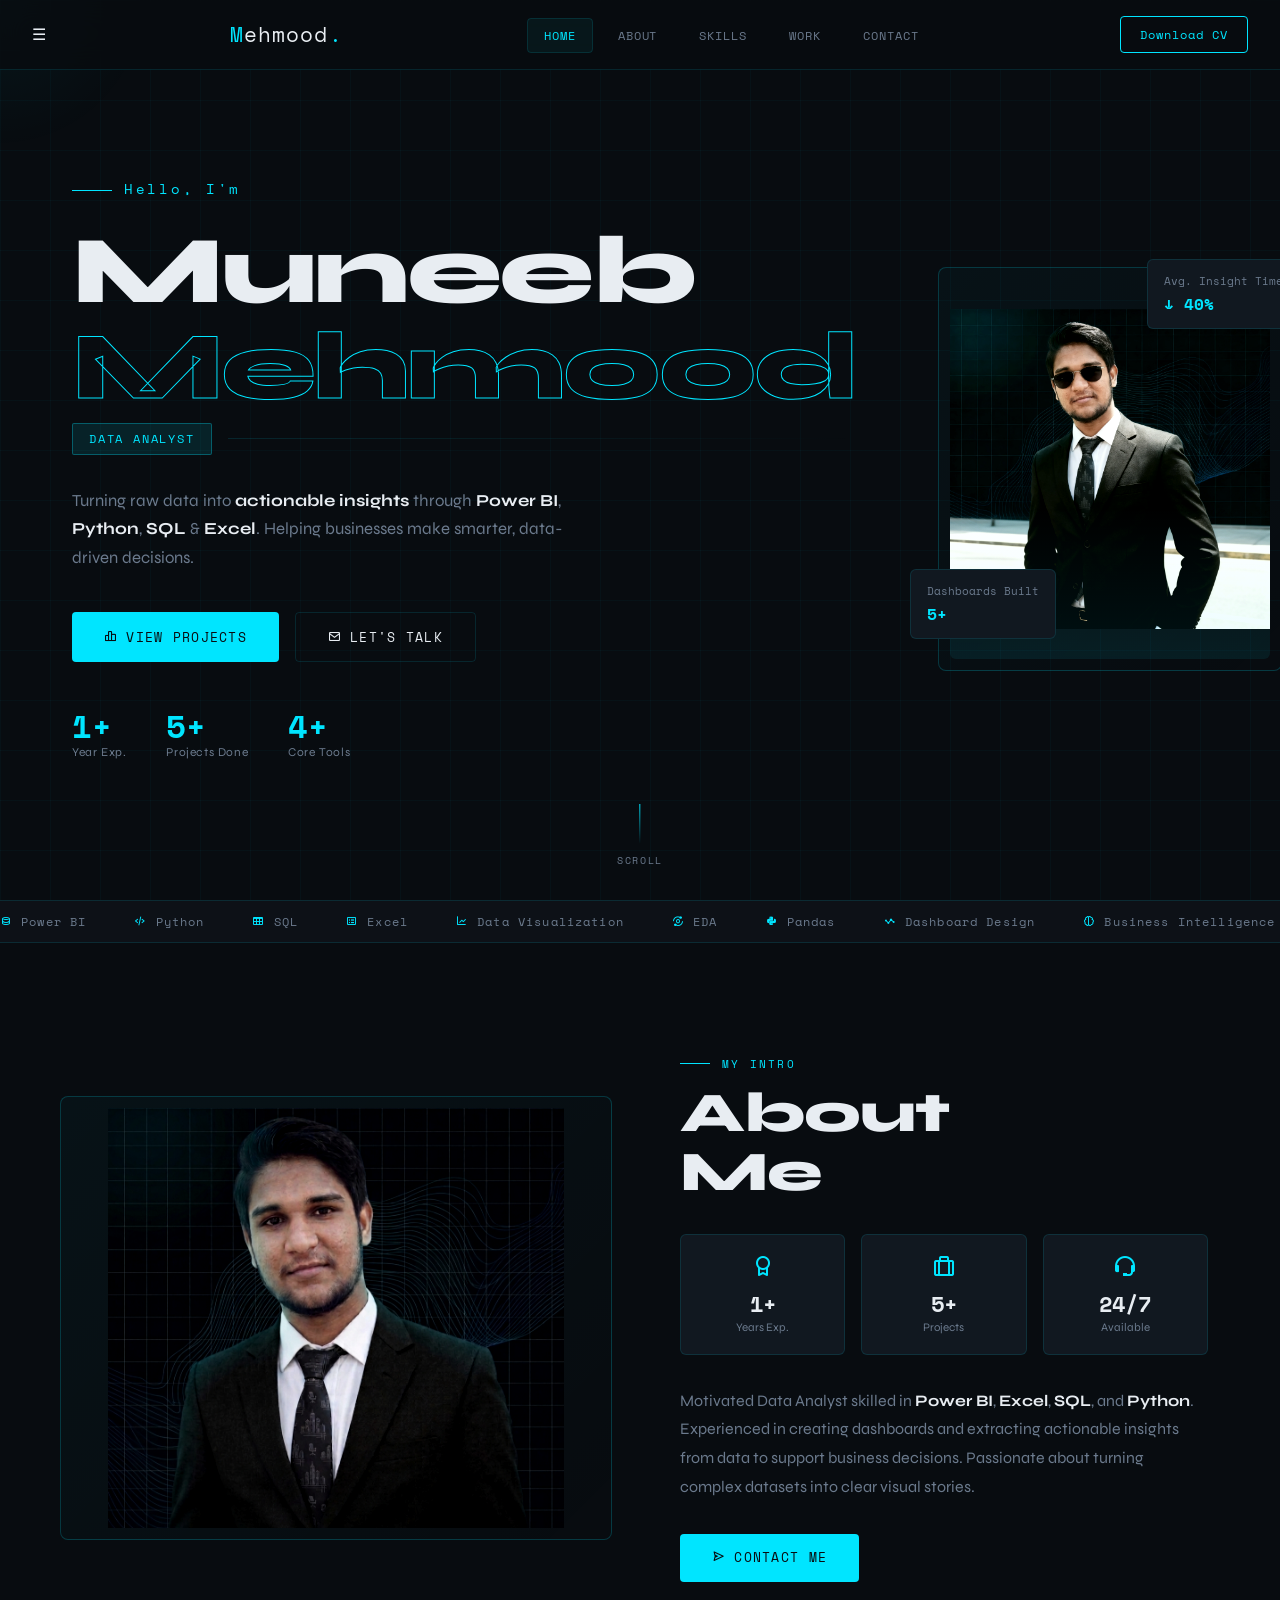
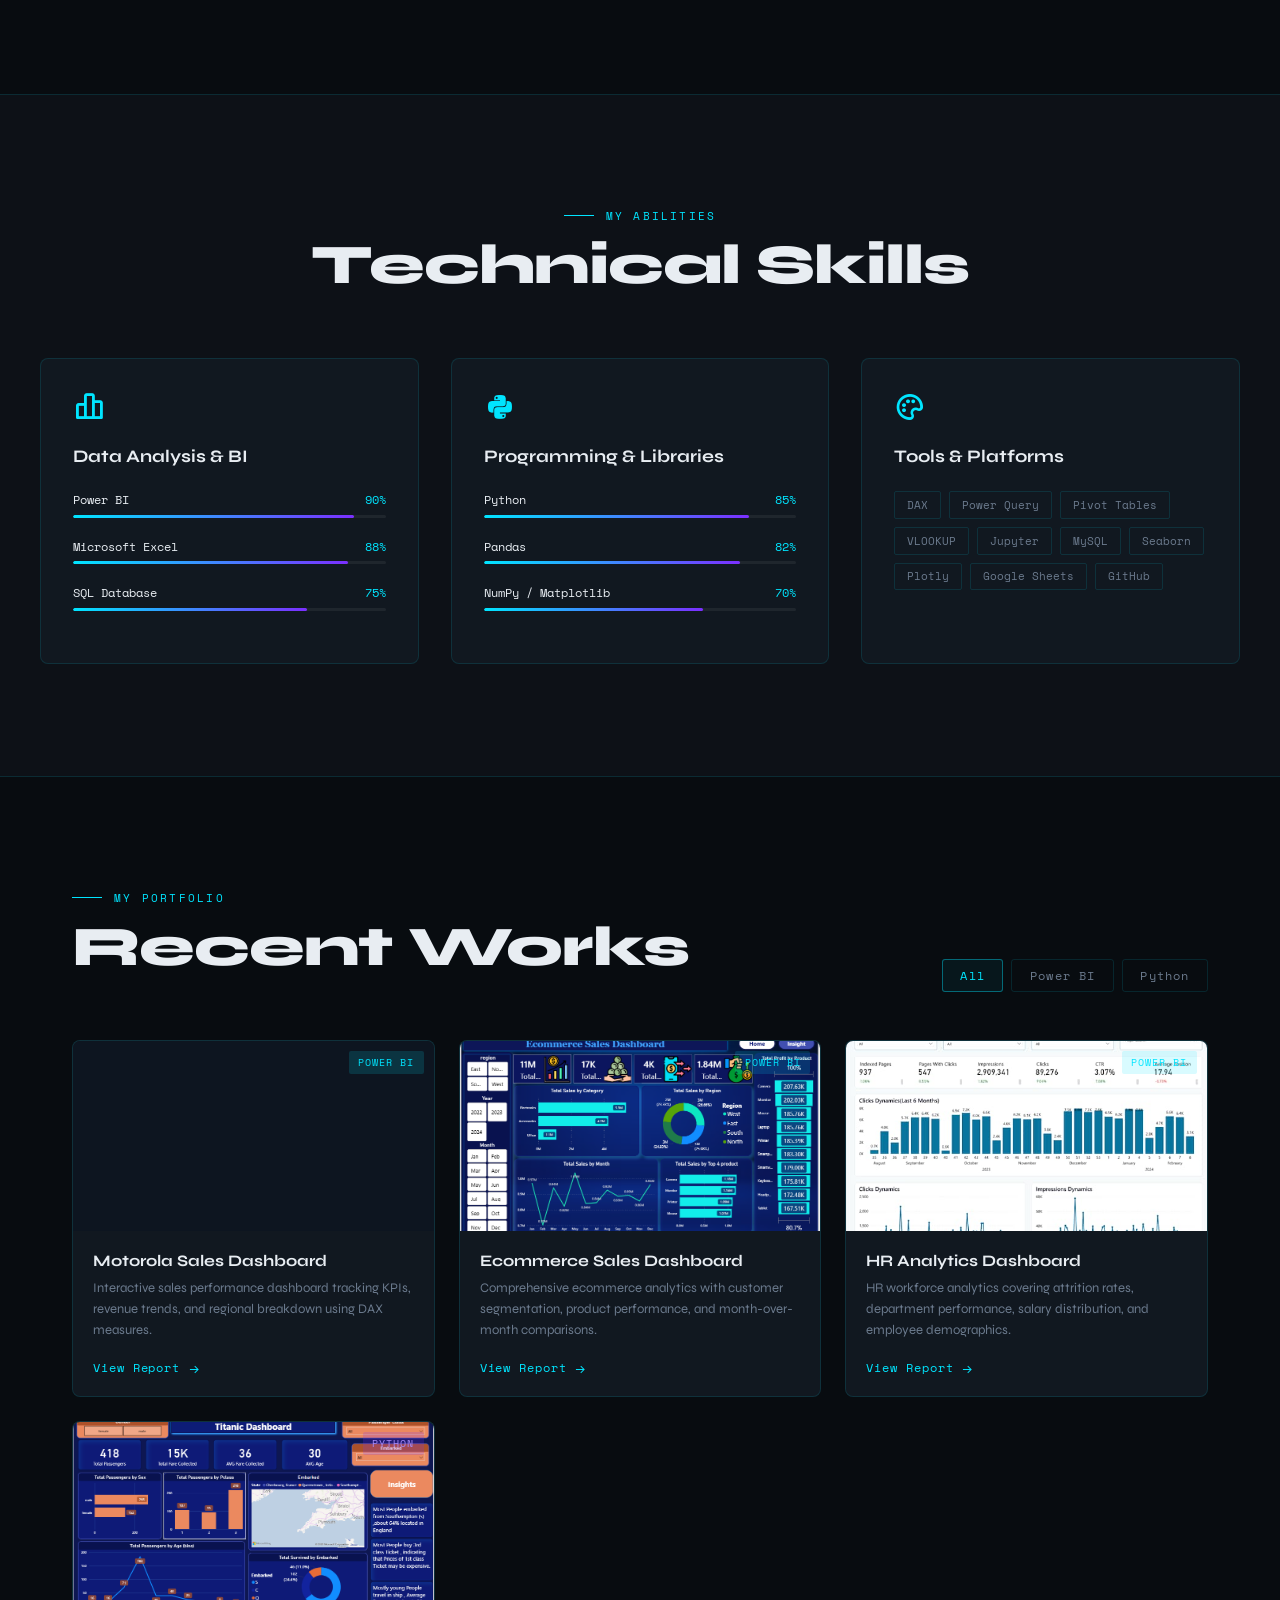
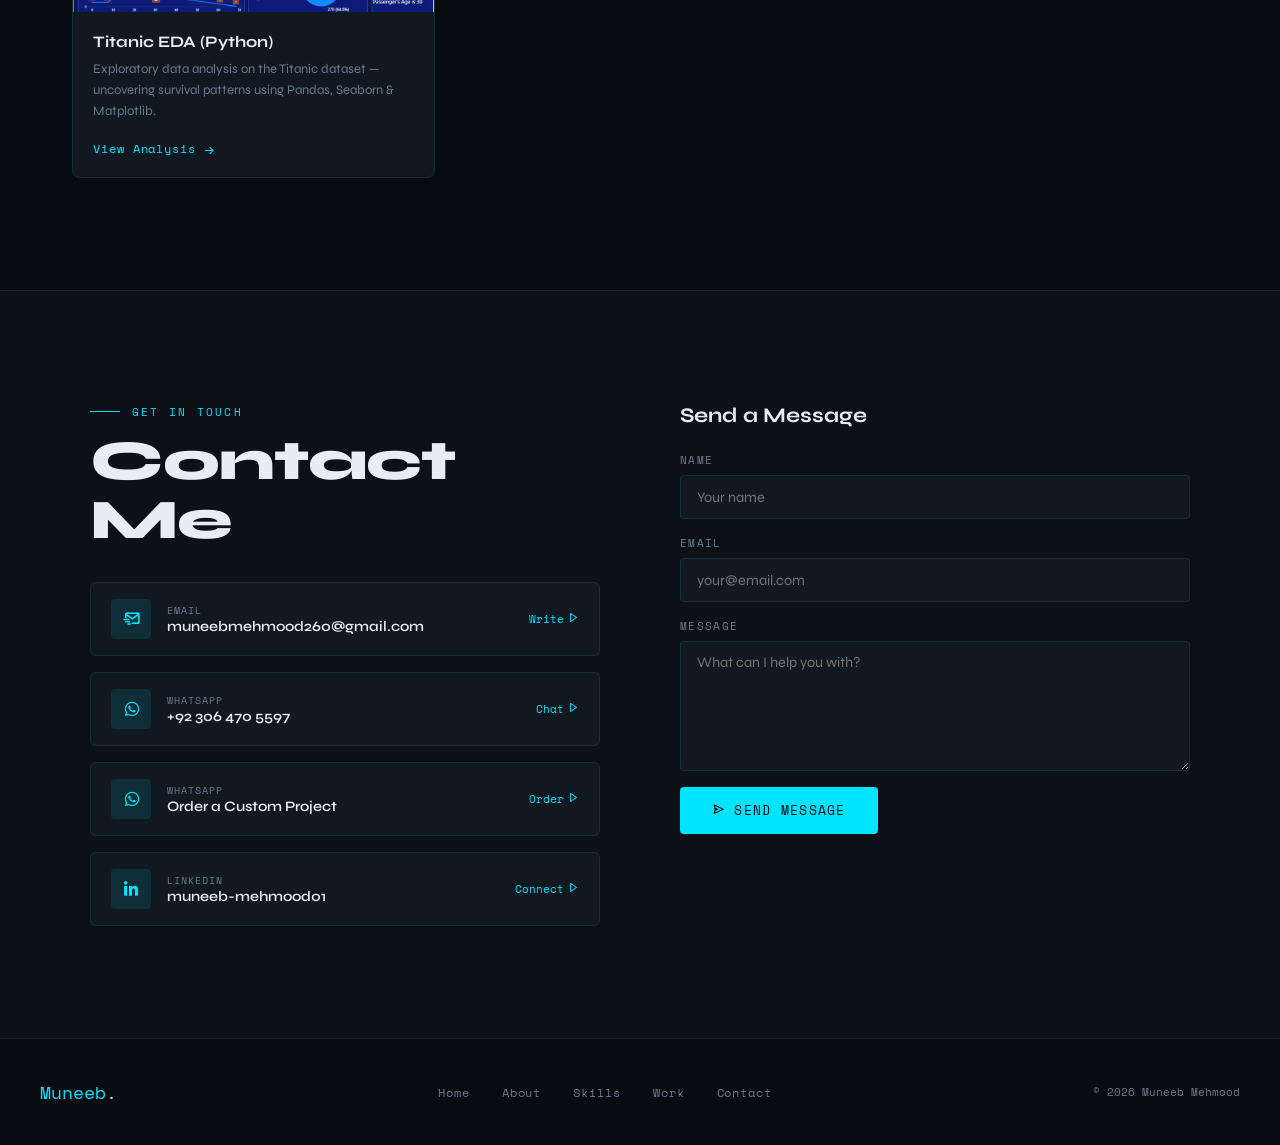
==== commit 83f2663f: "Refactor HTML structure and improve formatting" ====
--- a/PORTFOLIO2/portfolio/index.html
+++ b/PORTFOLIO2/portfolio/index.html
@@ -1,13 +1,17 @@
 <!DOCTYPE html>
 <html lang="en">
+
 <head>
   <meta charset="UTF-8" />
   <meta name="viewport" content="width=device-width, initial-scale=1.0" />
   <title>Muneeb Mehmood — Data Analyst</title>
   <link href="https://unpkg.com/boxicons@2.1.2/css/boxicons.min.css" rel="stylesheet" />
-  <link href="https://fonts.googleapis.com/css2?family=Space+Mono:wght@400;700&family=Syne:wght@400;600;700;800&display=swap" rel="stylesheet" />
+  <link
+    href="https://fonts.googleapis.com/css2?family=Space+Mono:wght@400;700&family=Syne:wght@400;600;700;800&display=swap"
+    rel="stylesheet" />
   <link rel="stylesheet" href="style.css">
 </head>
+
 <body>
 
   <!-- Cursor glow -->
@@ -15,6 +19,9 @@
 
   <!-- NAV -->
   <nav class="nav" id="navbar">
+    <div class="menu-toggle" id="menu-toggle">
+      ☰
+    </div>
     <a href="#home" class="nav__logo">M<span>ehmood</span><span style="color:var(--accent)">.</span></a>
     <ul class="nav__links">
       <li><a href="#home" class="nav__link active">Home</a></li>
@@ -64,8 +71,12 @@
       <div class="hero__right">
         <div class="hero__img-wrap">
           <div class="hero__img-bg"></div>
-          <img src="assets/img/myphoto2.png" alt="Muneeb Mehmood" class="hero__img" onerror="this.style.display='none';this.parentElement.querySelector('.hero__img-placeholder').style.display='flex'">
-          <div class="hero__img-placeholder" style="display:none;position:absolute;inset:0;align-items:center;justify-content:center;background:var(--card);border-radius:6px;font-size:5rem;color:var(--accent)"><i class='bx bx-user'></i></div>
+          <img src="assets/img/myphoto2.png" alt="Muneeb Mehmood" class="hero__img"
+            onerror="this.style.display='none';this.parentElement.querySelector('.hero__img-placeholder').style.display='flex'">
+          <div class="hero__img-placeholder"
+            style="display:none;position:absolute;inset:0;align-items:center;justify-content:center;background:var(--card);border-radius:6px;font-size:5rem;color:var(--accent)">
+            <i class='bx bx-user'></i>
+          </div>
           <div class="hero__img-overlay"></div>
           <div class="hero__floating-card card-1">
             <div class="card-label">Avg. Insight Time</div>
@@ -77,9 +88,12 @@
           </div>
         </div>
         <div class="hero__social">
-          <a href="https://www.linkedin.com/in/muneeb-mehmood01" target="_blank" class="hero__social-link"><i class='bx bxl-linkedin'></i></a>
-          <a href="https://github.com/MuneebMehmood260" target="_blank" class="hero__social-link"><i class='bx bxl-github'></i></a>
-          <a href="https://www.fiverr.com/s/42VoAXd" target="_blank" class="hero__social-link"><i class='bx bxl-fiverr'></i></a>
+          <a href="https://www.linkedin.com/in/muneeb-mehmood01" target="_blank" class="hero__social-link"><i
+              class='bx bxl-linkedin'></i></a>
+          <a href="https://github.com/MuneebMehmood260" target="_blank" class="hero__social-link"><i
+              class='bx bxl-github'></i></a>
+          <a href="https://www.fiverr.com/s/42VoAXd" target="_blank" class="hero__social-link"><i
+              class='bx bxl-fiverr'></i></a>
         </div>
       </div>
     </div>
@@ -143,7 +157,9 @@
           </div>
         </div>
         <p class="about__text">
-          Motivated Data Analyst skilled in <strong style="color:var(--text)">Power BI</strong>, <strong style="color:var(--text)">Excel</strong>, <strong style="color:var(--text)">SQL</strong>, and <strong style="color:var(--text)">Python</strong>.
+          Motivated Data Analyst skilled in <strong style="color:var(--text)">Power BI</strong>, <strong
+            style="color:var(--text)">Excel</strong>, <strong style="color:var(--text)">SQL</strong>, and <strong
+            style="color:var(--text)">Python</strong>.
           Experienced in creating dashboards and extracting actionable insights from data to support
           business decisions. Passionate about turning complex datasets into clear visual stories.
         </p>
@@ -164,32 +180,50 @@
           <div class="skill-category__icon"><i class='bx bx-bar-chart-alt-2'></i></div>
           <h3 class="skill-category__title">Data Analysis & BI</h3>
           <div class="skill-bar">
-            <div class="skill-bar__top"><span class="skill-bar__name">Power BI</span><span class="skill-bar__pct">90%</span></div>
-            <div class="skill-bar__track"><div class="skill-bar__fill" data-width="90"></div></div>
-          </div>
-          <div class="skill-bar">
-            <div class="skill-bar__top"><span class="skill-bar__name">Microsoft Excel</span><span class="skill-bar__pct">88%</span></div>
-            <div class="skill-bar__track"><div class="skill-bar__fill" data-width="88"></div></div>
-          </div>
-          <div class="skill-bar">
-            <div class="skill-bar__top"><span class="skill-bar__name">SQL Database</span><span class="skill-bar__pct">75%</span></div>
-            <div class="skill-bar__track"><div class="skill-bar__fill" data-width="75"></div></div>
+            <div class="skill-bar__top"><span class="skill-bar__name">Power BI</span><span
+                class="skill-bar__pct">90%</span></div>
+            <div class="skill-bar__track">
+              <div class="skill-bar__fill" data-width="90"></div>
+            </div>
+          </div>
+          <div class="skill-bar">
+            <div class="skill-bar__top"><span class="skill-bar__name">Microsoft Excel</span><span
+                class="skill-bar__pct">88%</span></div>
+            <div class="skill-bar__track">
+              <div class="skill-bar__fill" data-width="88"></div>
+            </div>
+          </div>
+          <div class="skill-bar">
+            <div class="skill-bar__top"><span class="skill-bar__name">SQL Database</span><span
+                class="skill-bar__pct">75%</span></div>
+            <div class="skill-bar__track">
+              <div class="skill-bar__fill" data-width="75"></div>
+            </div>
           </div>
         </div>
         <div class="skill-category reveal" style="transition-delay:0.1s">
           <div class="skill-category__icon"><i class='bx bxl-python'></i></div>
           <h3 class="skill-category__title">Programming & Libraries</h3>
           <div class="skill-bar">
-            <div class="skill-bar__top"><span class="skill-bar__name">Python</span><span class="skill-bar__pct">85%</span></div>
-            <div class="skill-bar__track"><div class="skill-bar__fill" data-width="85"></div></div>
-          </div>
-          <div class="skill-bar">
-            <div class="skill-bar__top"><span class="skill-bar__name">Pandas</span><span class="skill-bar__pct">82%</span></div>
-            <div class="skill-bar__track"><div class="skill-bar__fill" data-width="82"></div></div>
-          </div>
-          <div class="skill-bar">
-            <div class="skill-bar__top"><span class="skill-bar__name">NumPy / Matplotlib</span><span class="skill-bar__pct">70%</span></div>
-            <div class="skill-bar__track"><div class="skill-bar__fill" data-width="70"></div></div>
+            <div class="skill-bar__top"><span class="skill-bar__name">Python</span><span
+                class="skill-bar__pct">85%</span></div>
+            <div class="skill-bar__track">
+              <div class="skill-bar__fill" data-width="85"></div>
+            </div>
+          </div>
+          <div class="skill-bar">
+            <div class="skill-bar__top"><span class="skill-bar__name">Pandas</span><span
+                class="skill-bar__pct">82%</span></div>
+            <div class="skill-bar__track">
+              <div class="skill-bar__fill" data-width="82"></div>
+            </div>
+          </div>
+          <div class="skill-bar">
+            <div class="skill-bar__top"><span class="skill-bar__name">NumPy / Matplotlib</span><span
+                class="skill-bar__pct">70%</span></div>
+            <div class="skill-bar__track">
+              <div class="skill-bar__fill" data-width="70"></div>
+            </div>
           </div>
         </div>
         <div class="skill-category reveal" style="transition-delay:0.2s">
@@ -229,49 +263,61 @@
 
       <div class="work-card reveal" data-cat="bi">
         <div class="work-card__img">
-          <img src="assets/img/Motorola_sales dashboard.png" alt="Sales Dashboard" onerror="this.parentElement.style.background='#0d1520';this.style.display='none'">
+          <img src="assets/img/Motorola_sales dashboard.png" alt="Sales Dashboard"
+            onerror="this.parentElement.style.background='#0d1520';this.style.display='none'">
           <span class="work-card__tag tag-bi">Power BI</span>
         </div>
         <div class="work-card__body">
           <h3 class="work-card__title">Motorola Sales Dashboard</h3>
-          <p class="work-card__desc">Interactive sales performance dashboard tracking KPIs, revenue trends, and regional breakdown using DAX measures.</p>
-          <a href="https://github.com/MuneebMehmood260/Power-Bi-Dashboard" target="_blank" class="work-card__link">View Report <i class='bx bx-arrow-back' style="transform:rotate(180deg)"></i></a>
+          <p class="work-card__desc">Interactive sales performance dashboard tracking KPIs, revenue trends, and regional
+            breakdown using DAX measures.</p>
+          <a href="https://github.com/MuneebMehmood260/Power-Bi-Dashboard" target="_blank" class="work-card__link">View
+            Report <i class='bx bx-arrow-back' style="transform:rotate(180deg)"></i></a>
         </div>
       </div>
 
       <div class="work-card reveal" data-cat="bi" style="transition-delay:0.1s">
         <div class="work-card__img">
-          <img src="assets/img/ecommerce_sales.PNG" alt="Ecommerce Sales" onerror="this.parentElement.style.background='#0d1520';this.style.display='none'">
+          <img src="assets/img/ecommerce_sales.PNG" alt="Ecommerce Sales"
+            onerror="this.parentElement.style.background='#0d1520';this.style.display='none'">
           <span class="work-card__tag tag-bi">Power BI</span>
         </div>
         <div class="work-card__body">
           <h3 class="work-card__title">Ecommerce Sales Dashboard</h3>
-          <p class="work-card__desc">Comprehensive ecommerce analytics with customer segmentation, product performance, and month-over-month comparisons.</p>
-          <a href="https://github.com/MuneebMehmood260/Power-Bi-Dashboard" target="_blank" class="work-card__link">View Report <i class='bx bx-arrow-back' style="transform:rotate(180deg)"></i></a>
+          <p class="work-card__desc">Comprehensive ecommerce analytics with customer segmentation, product performance,
+            and month-over-month comparisons.</p>
+          <a href="https://github.com/MuneebMehmood260/Power-Bi-Dashboard" target="_blank" class="work-card__link">View
+            Report <i class='bx bx-arrow-back' style="transform:rotate(180deg)"></i></a>
         </div>
       </div>
 
       <div class="work-card reveal" data-cat="bi" style="transition-delay:0.2s">
         <div class="work-card__img">
-          <img src="assets/img/HR Analytics dashboard.jpeg" alt="HR Dashboard" onerror="this.parentElement.style.background='#0d1520';this.style.display='none'">
+          <img src="assets/img/HR Analytics dashboard.jpeg" alt="HR Dashboard"
+            onerror="this.parentElement.style.background='#0d1520';this.style.display='none'">
           <span class="work-card__tag tag-bi">Power BI</span>
         </div>
         <div class="work-card__body">
           <h3 class="work-card__title">HR Analytics Dashboard</h3>
-          <p class="work-card__desc">HR workforce analytics covering attrition rates, department performance, salary distribution, and employee demographics.</p>
-          <a href="https://github.com/MuneebMehmood260/Power-Bi-Dashboard" target="_blank" class="work-card__link">View Report <i class='bx bx-arrow-back' style="transform:rotate(180deg)"></i></a>
+          <p class="work-card__desc">HR workforce analytics covering attrition rates, department performance, salary
+            distribution, and employee demographics.</p>
+          <a href="https://github.com/MuneebMehmood260/Power-Bi-Dashboard" target="_blank" class="work-card__link">View
+            Report <i class='bx bx-arrow-back' style="transform:rotate(180deg)"></i></a>
         </div>
       </div>
 
       <div class="work-card reveal" data-cat="python" style="transition-delay:0.3s">
         <div class="work-card__img">
-          <img src="assets/img/titanic.PNG" alt="Titanic EDA" onerror="this.parentElement.style.background='#0d1520';this.style.display='none'">
+          <img src="assets/img/titanic.PNG" alt="Titanic EDA"
+            onerror="this.parentElement.style.background='#0d1520';this.style.display='none'">
           <span class="work-card__tag tag-python">Python</span>
         </div>
         <div class="work-card__body">
           <h3 class="work-card__title">Titanic EDA (Python)</h3>
-          <p class="work-card__desc">Exploratory data analysis on the Titanic dataset — uncovering survival patterns using Pandas, Seaborn & Matplotlib.</p>
-          <a href="https://github.com/MuneebMehmood260/Power-Bi-Dashboard" target="_blank" class="work-card__link">View Analysis <i class='bx bx-arrow-back' style="transform:rotate(180deg)"></i></a>
+          <p class="work-card__desc">Exploratory data analysis on the Titanic dataset — uncovering survival patterns
+            using Pandas, Seaborn & Matplotlib.</p>
+          <a href="https://github.com/MuneebMehmood260/Power-Bi-Dashboard" target="_blank" class="work-card__link">View
+            Analysis <i class='bx bx-arrow-back' style="transform:rotate(180deg)"></i></a>
         </div>
       </div>
 
@@ -285,7 +331,8 @@
         <p class="section-label">Get In Touch</p>
         <h2 class="section-title">Contact<br>Me</h2>
         <div class="contact-cards">
-          <a href="https://mail.google.com/mail/?view=cm&fs=1&to=muneebmehmood260@gmail.com" target="_blank" class="contact-card">
+          <a href="https://mail.google.com/mail/?view=cm&fs=1&to=muneebmehmood260@gmail.com" target="_blank"
+            class="contact-card" id="email">
             <div class="contact-card__icon"><i class='bx bx-mail-send'></i></div>
             <div>
               <div class="contact-card__label">Email</div>
@@ -293,7 +340,7 @@
             </div>
             <div class="contact-card__btn">Write <i class='bx bx-right-arrow'></i></div>
           </a>
-          <a href="https://wa.me/923064705597?text=Hi%20Muneeb" target="_blank" class="contact-card">
+          <a href="https://wa.me/923064705597?text=Hi%20Muneeb" target="_blank" class="contact-card" id="whatsapp">
             <div class="contact-card__icon"><i class='bx bxl-whatsapp'></i></div>
             <div>
               <div class="contact-card__label">WhatsApp</div>
@@ -301,8 +348,8 @@
             </div>
             <div class="contact-card__btn">Chat <i class='bx bx-right-arrow'></i></div>
           </a>
-          <a href="https://wa.me/923064705597?text=Hi%20Muneeb" target="_blank" class="contact-card">
-            <div class="contact-card__icon"><i class='bx bxl-fiverr'></i></div>
+          <a href="https://wa.me/923064705597?text=Hi%20Muneeb" target="_blank" class="contact-card" id="order">
+            <div class="contact-card__icon"><i class='bx bxl-whatsapp'></i></div>
             <div>
               <div class="contact-card__label">Whatsapp</div>
               <div class="contact-card__val">Order a Custom Project</div>
@@ -356,6 +403,12 @@
   </footer>
 
   <script>
+    const toggle = document.getElementById("menu-toggle");
+    const navLink = document.querySelector(".nav__links");
+
+    toggle.addEventListener("click", () => {
+      navLink.classList.toggle("active");
+    });
     // Cursor glow
     const glow = document.getElementById('cursorGlow');
     document.addEventListener('mousemove', e => {
@@ -366,7 +419,7 @@
     // Scroll reveal
     const reveals = document.querySelectorAll('.reveal');
     const ro = new IntersectionObserver(entries => {
-      entries.forEach(e => { if(e.isIntersecting) { e.target.classList.add('visible'); } });
+      entries.forEach(e => { if (e.isIntersecting) { e.target.classList.add('visible'); } });
     }, { threshold: 0.1 });
     reveals.forEach(el => ro.observe(el));
 
@@ -374,7 +427,7 @@
     const bars = document.querySelectorAll('.skill-bar__fill');
     const barObs = new IntersectionObserver(entries => {
       entries.forEach(e => {
-        if(e.isIntersecting) {
+        if (e.isIntersecting) {
           e.target.style.width = e.target.dataset.width + '%';
           barObs.unobserve(e.target);
         }
@@ -386,13 +439,13 @@
     const counters = document.querySelectorAll('.stat__num[data-count]');
     const counterObs = new IntersectionObserver(entries => {
       entries.forEach(e => {
-        if(e.isIntersecting) {
+        if (e.isIntersecting) {
           const target = +e.target.dataset.count;
           let cur = 0;
           const step = target / 30;
           const timer = setInterval(() => {
             cur += step;
-            if(cur >= target) { e.target.textContent = target + '+'; clearInterval(timer); }
+            if (cur >= target) { e.target.textContent = target + '+'; clearInterval(timer); }
             else { e.target.textContent = Math.floor(cur); }
           }, 40);
           counterObs.unobserve(e.target);
@@ -407,7 +460,7 @@
     window.addEventListener('scroll', () => {
       let cur = '';
       sections.forEach(s => {
-        if(window.scrollY >= s.offsetTop - 100) cur = s.id;
+        if (window.scrollY >= s.offsetTop - 100) cur = s.id;
       });
       navLinks.forEach(l => {
         l.classList.toggle('active', l.getAttribute('href') === '#' + cur);
@@ -429,10 +482,11 @@
           card.style.pointerEvents = show ? '' : 'none';
           card.style.transition = 'all 0.35s';
           card.style.display = show ? '' : 'none';
-          if(show) { setTimeout(() => { card.style.opacity='1'; card.style.transform=''; }, 10); }
+          if (show) { setTimeout(() => { card.style.opacity = '1'; card.style.transform = ''; }, 10); }
         });
       });
     });
   </script>
 </body>
+
 </html>
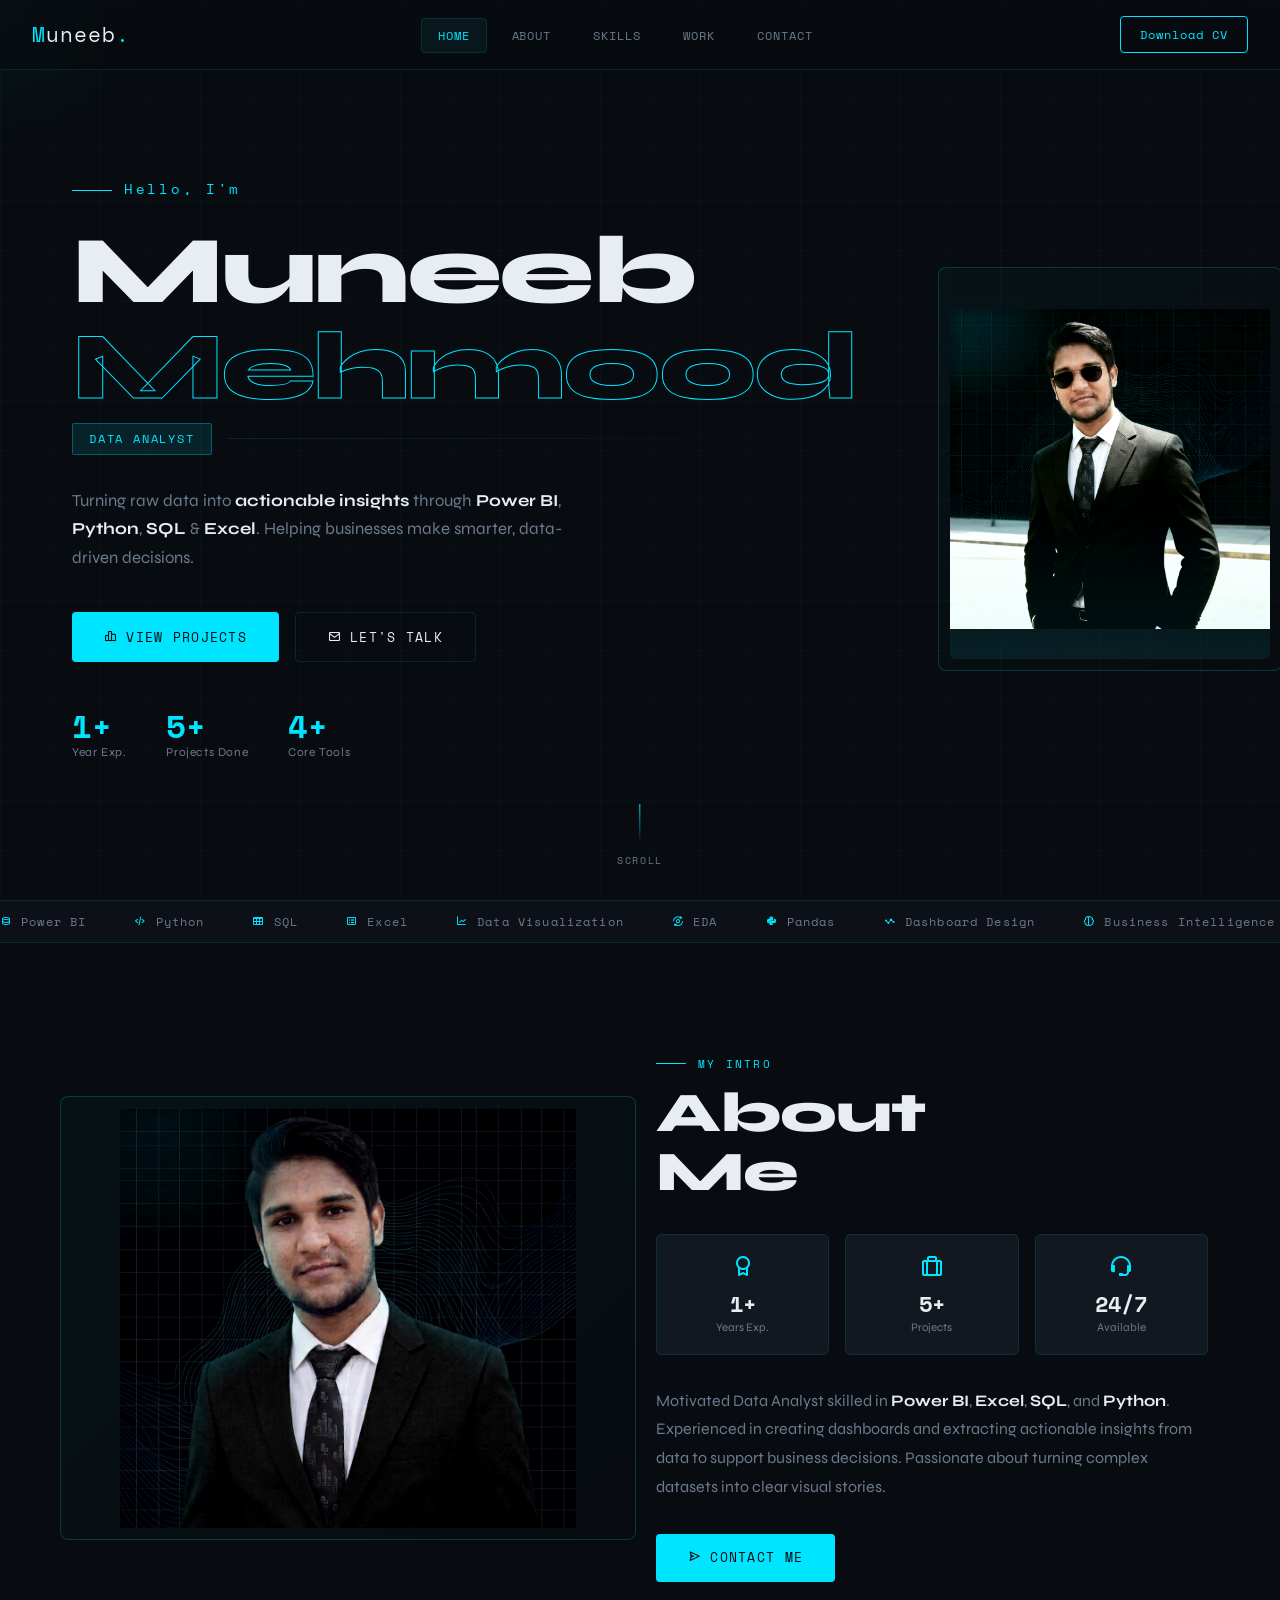
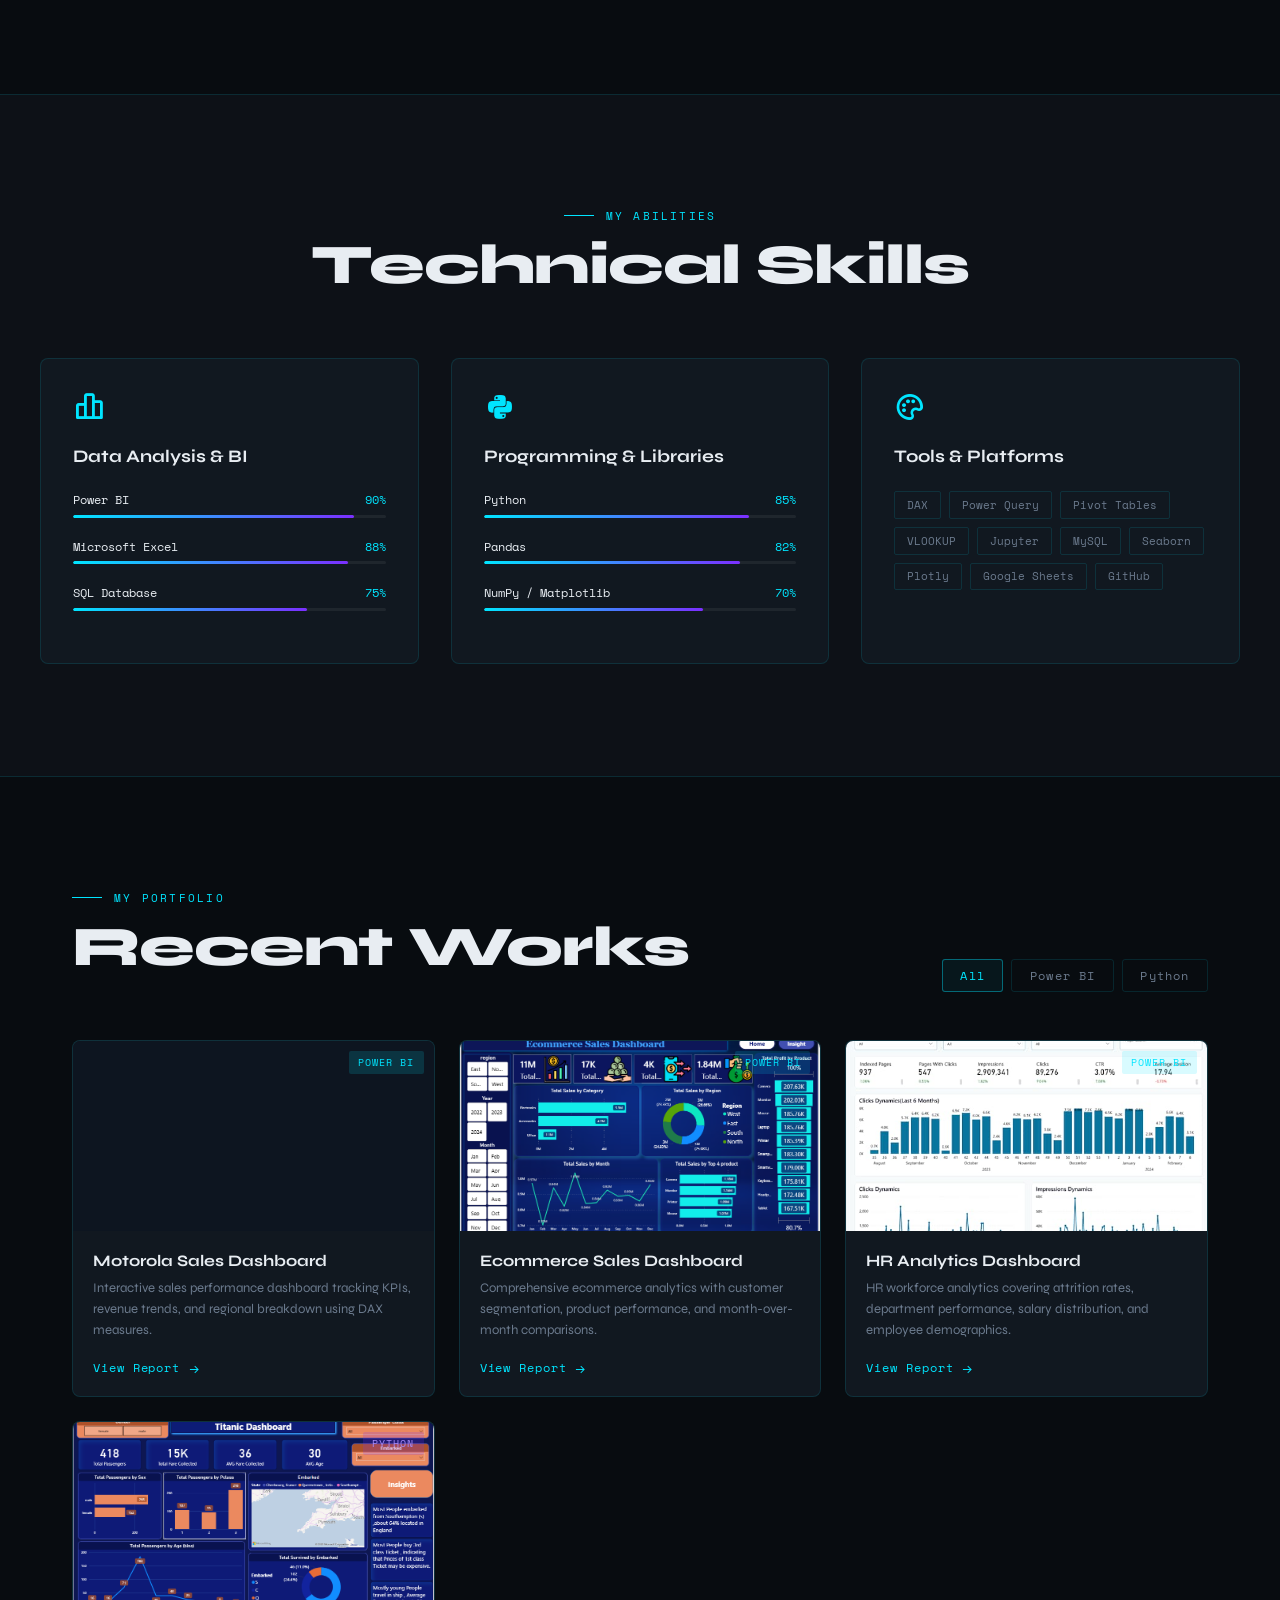
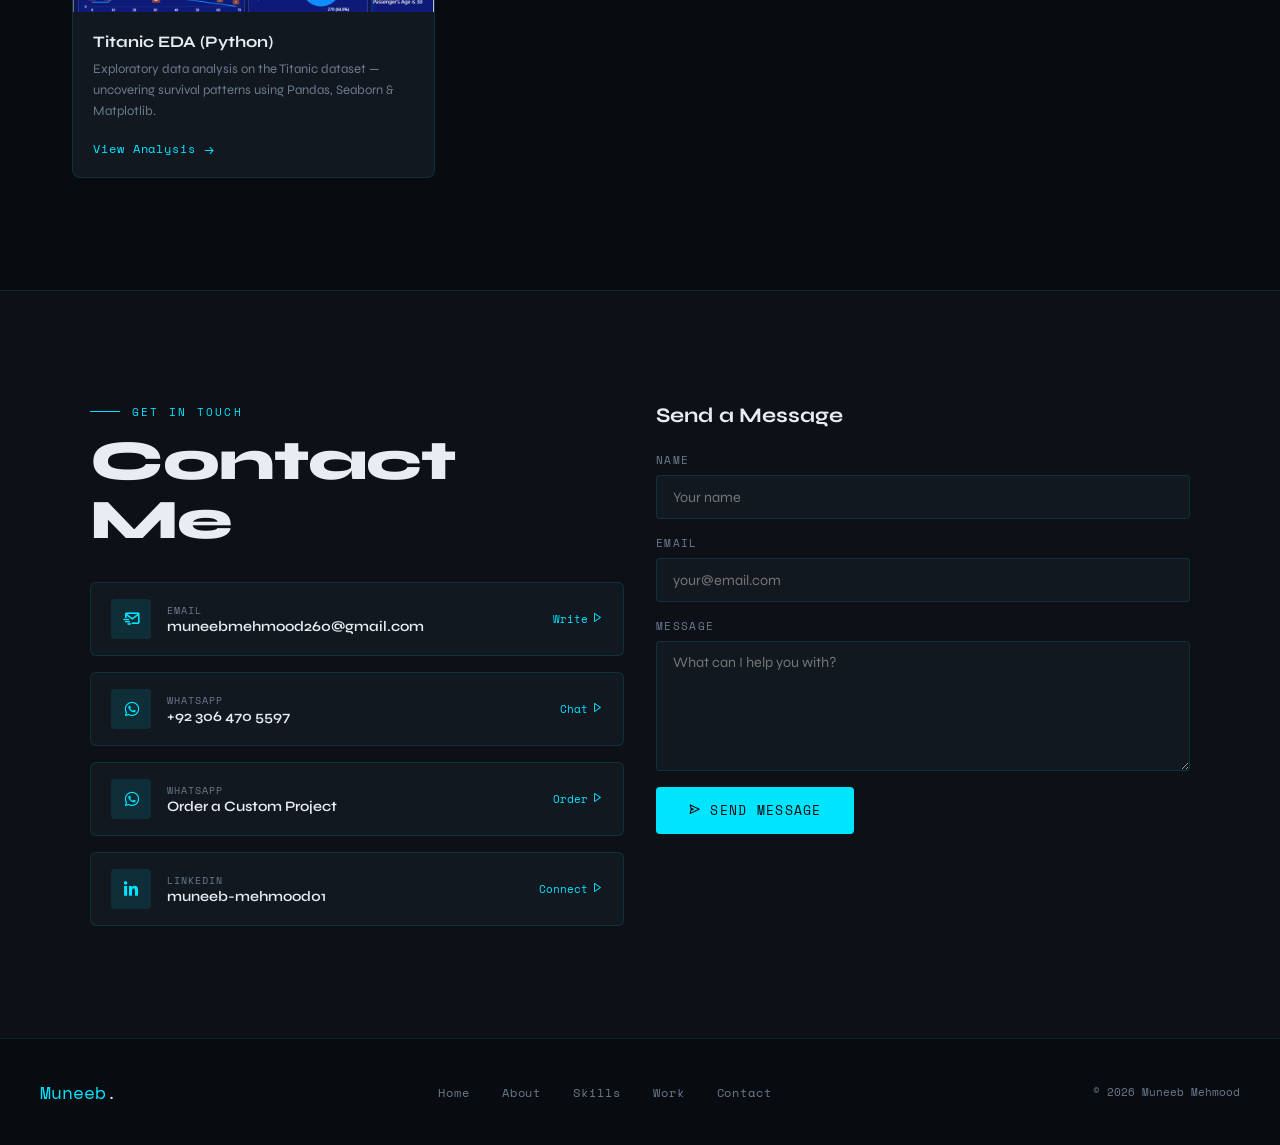
==== commit 2c337e59: "Update index.html" ====
--- a/PORTFOLIO2/portfolio/index.html
+++ b/PORTFOLIO2/portfolio/index.html
@@ -22,7 +22,7 @@
     <div class="menu-toggle" id="menu-toggle">
       ☰
     </div>
-    <a href="#home" class="nav__logo">M<span>ehmood</span><span style="color:var(--accent)">.</span></a>
+    <a href="#home" class="nav__logo">M<span>uneeb</span><span style="color:var(--accent)">.</span></a>
     <ul class="nav__links">
       <li><a href="#home" class="nav__link active">Home</a></li>
       <li><a href="#about" class="nav__link">About</a></li>
@@ -78,14 +78,6 @@
             <i class='bx bx-user'></i>
           </div>
           <div class="hero__img-overlay"></div>
-          <div class="hero__floating-card card-1">
-            <div class="card-label">Avg. Insight Time</div>
-            <div class="card-val">↓ 40%</div>
-          </div>
-          <div class="hero__floating-card card-2">
-            <div class="card-label">Dashboards Built</div>
-            <div class="card-val">5+</div>
-          </div>
         </div>
         <div class="hero__social">
           <a href="https://www.linkedin.com/in/muneeb-mehmood01" target="_blank" class="hero__social-link"><i
--- a/PORTFOLIO2/portfolio/style.css
+++ b/PORTFOLIO2/portfolio/style.css
@@ -378,7 +378,7 @@
     .hero__img {
         width: 100%;
         height: 100%;
-        object-fit:contain;
+        object-fit: contain;
         border-radius: 6px;
         filter: grayscale(20%) contrast(1.1);
         position: relative;
@@ -662,6 +662,15 @@
     .skill-category:hover {
         border-color: rgba(0, 229, 255, 0.3);
         box-shadow: var(--glow);
+    }
+
+    .card {
+        width: 100%;
+    }
+
+    img {
+        max-width: 100%;
+        height: auto;
     }
 
     .skill-category__icon {
@@ -1085,15 +1094,90 @@
         transform: translate(-50%, -50%);
     }
 
+    .menu-toggle {
+        display: none;
+        font-size: 1.8rem;
+        cursor: pointer;
+    }
+
+    .about,
+    .projects,
+    .contact-inner {
+        display: grid;
+        grid-template-columns: repeat(2, 1fr);
+        gap: 2rem;
+    }
     /* ========== RESPONSIVE ========== */
+
     @media (max-width: 900px) {
+
+        .about,
+        .projects,
+        .contact-inner {
+            grid-template-columns: 1fr;
+        }
+        .hero__name {
+            font-size: clamp(2.5rem, 10vw, 5rem);
+        }
+        .nav__cta {
+            font-size: 0.70rem;
+        }
+        #skills{
+            width: 90%;
+            position: relative;
+            left: 5%;
+        }
+        .contact-card{
+            width: 100%;
+            position: relative;
+            right: 5%;
+        }
+        .contact-card__val{
+            /* width: 80%; */
+            font-size: 1px;
+        }
+        .form-group{
+            width: 95%;
+        }
+    }
+
+
+    @media (max-width: 900px) {
+        .menu-toggle {
+            display: block;
+        }
+
+        .nav__links {
+            position: absolute;
+            top: 70px;
+            left: 0;
+            width: 100%;
+            background: #0d1117;
+            flex-direction: column;
+            text-align: center;
+            display: none;
+            padding: 1rem 0;
+        }
+
+        .nav__links.active {
+            display: flex;
+        }
+    }
+
+    @media (max-width: 900px) {
+        .container {
+            width: 90%;
+            max-width: 1200px;
+            margin: auto;
+        }
+
         .hero {
             flex-direction: column;
-            text-align: center;
-        }
-
+            padding: 2rem 1rem;
+        }
+
+        .hero__left,
         .hero__right {
-            flex: none;
             width: 100%;
         }
 
@@ -1104,6 +1188,11 @@
             margin-top: 1.5rem;
         }
 
+        .hero__right img {
+            max-width: 250px;
+            margin: auto;
+        }
+
         .about {
             grid-template-columns: 1fr;
         }
@@ -1134,4 +1223,19 @@
         .work-filters {
             flex-wrap: wrap;
         }
-    }+    }
+
+    @media (max-width: 600px) {
+        h1 {
+            font-size: 1.8rem;
+        }
+
+        p {
+            font-size: 0.9rem;
+        }
+
+        .hero__cta {
+            flex-direction: column;
+            gap: 10px;
+        }
+    }
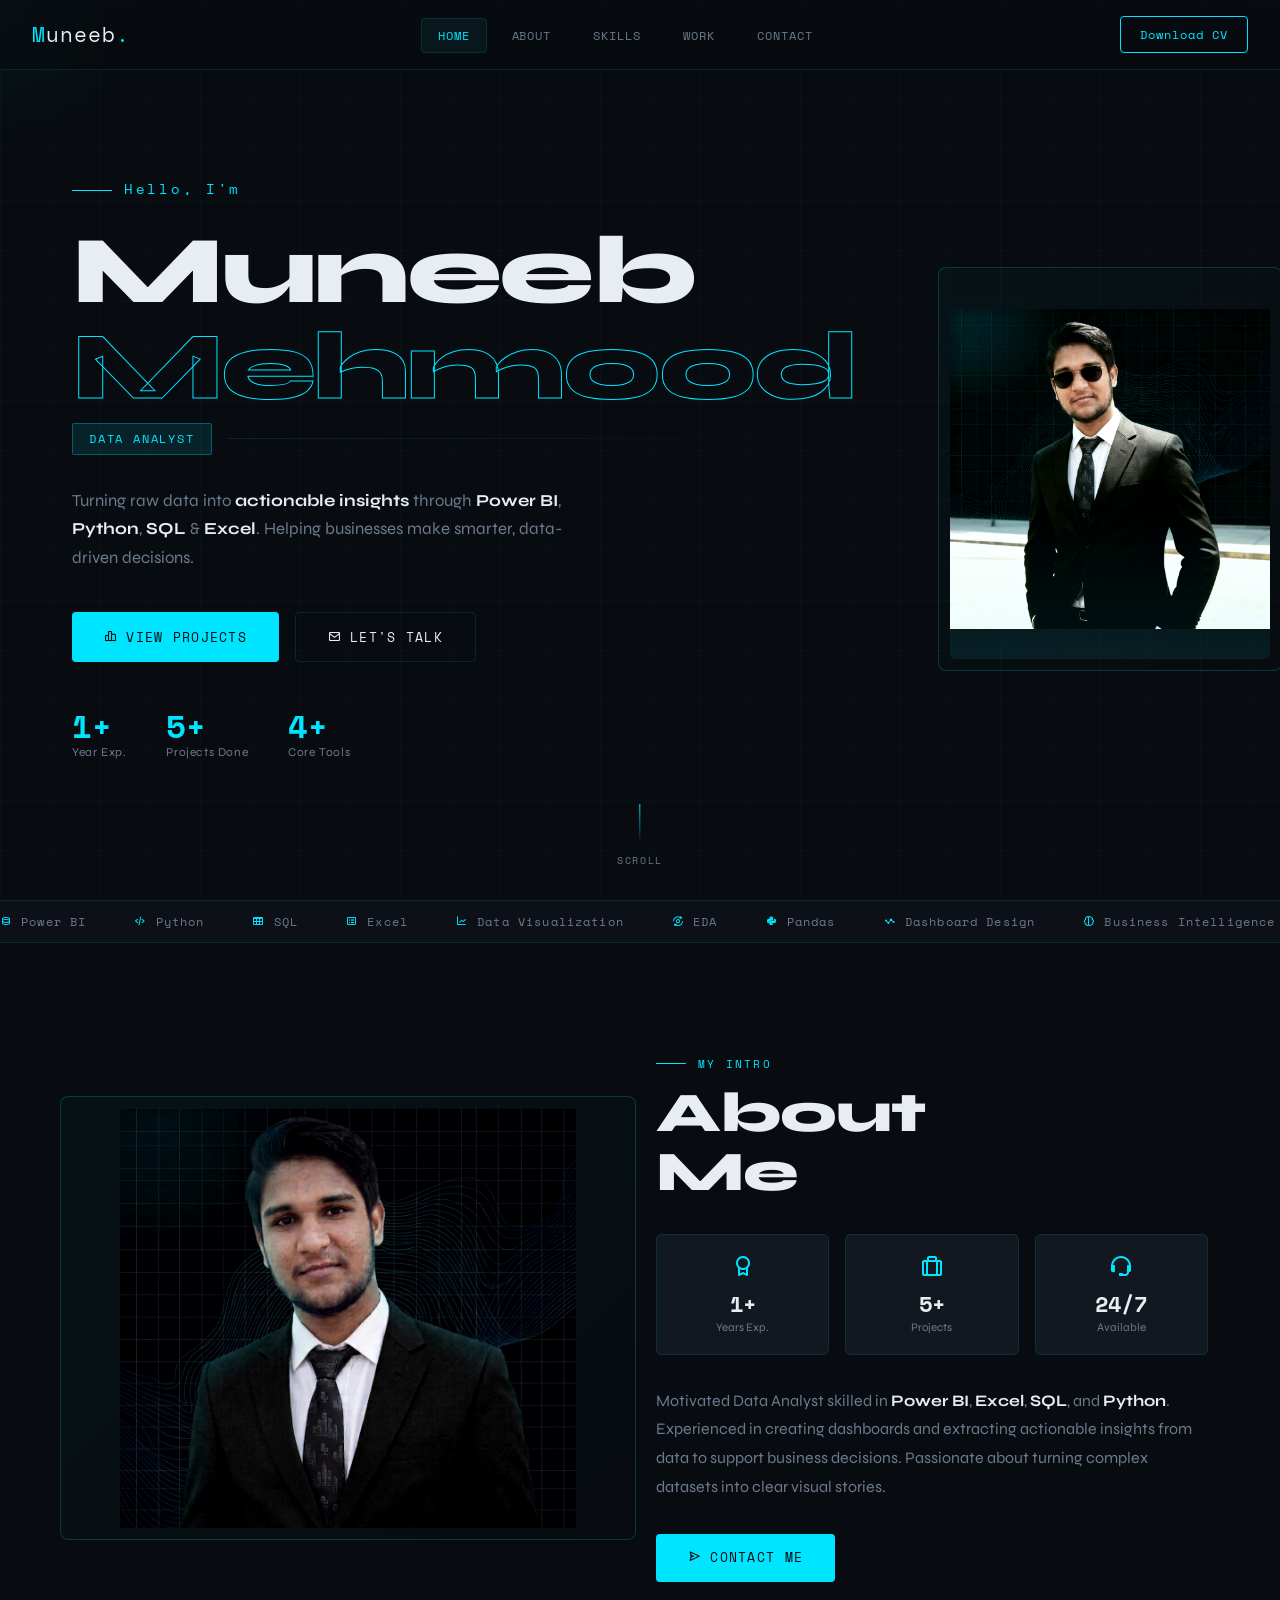
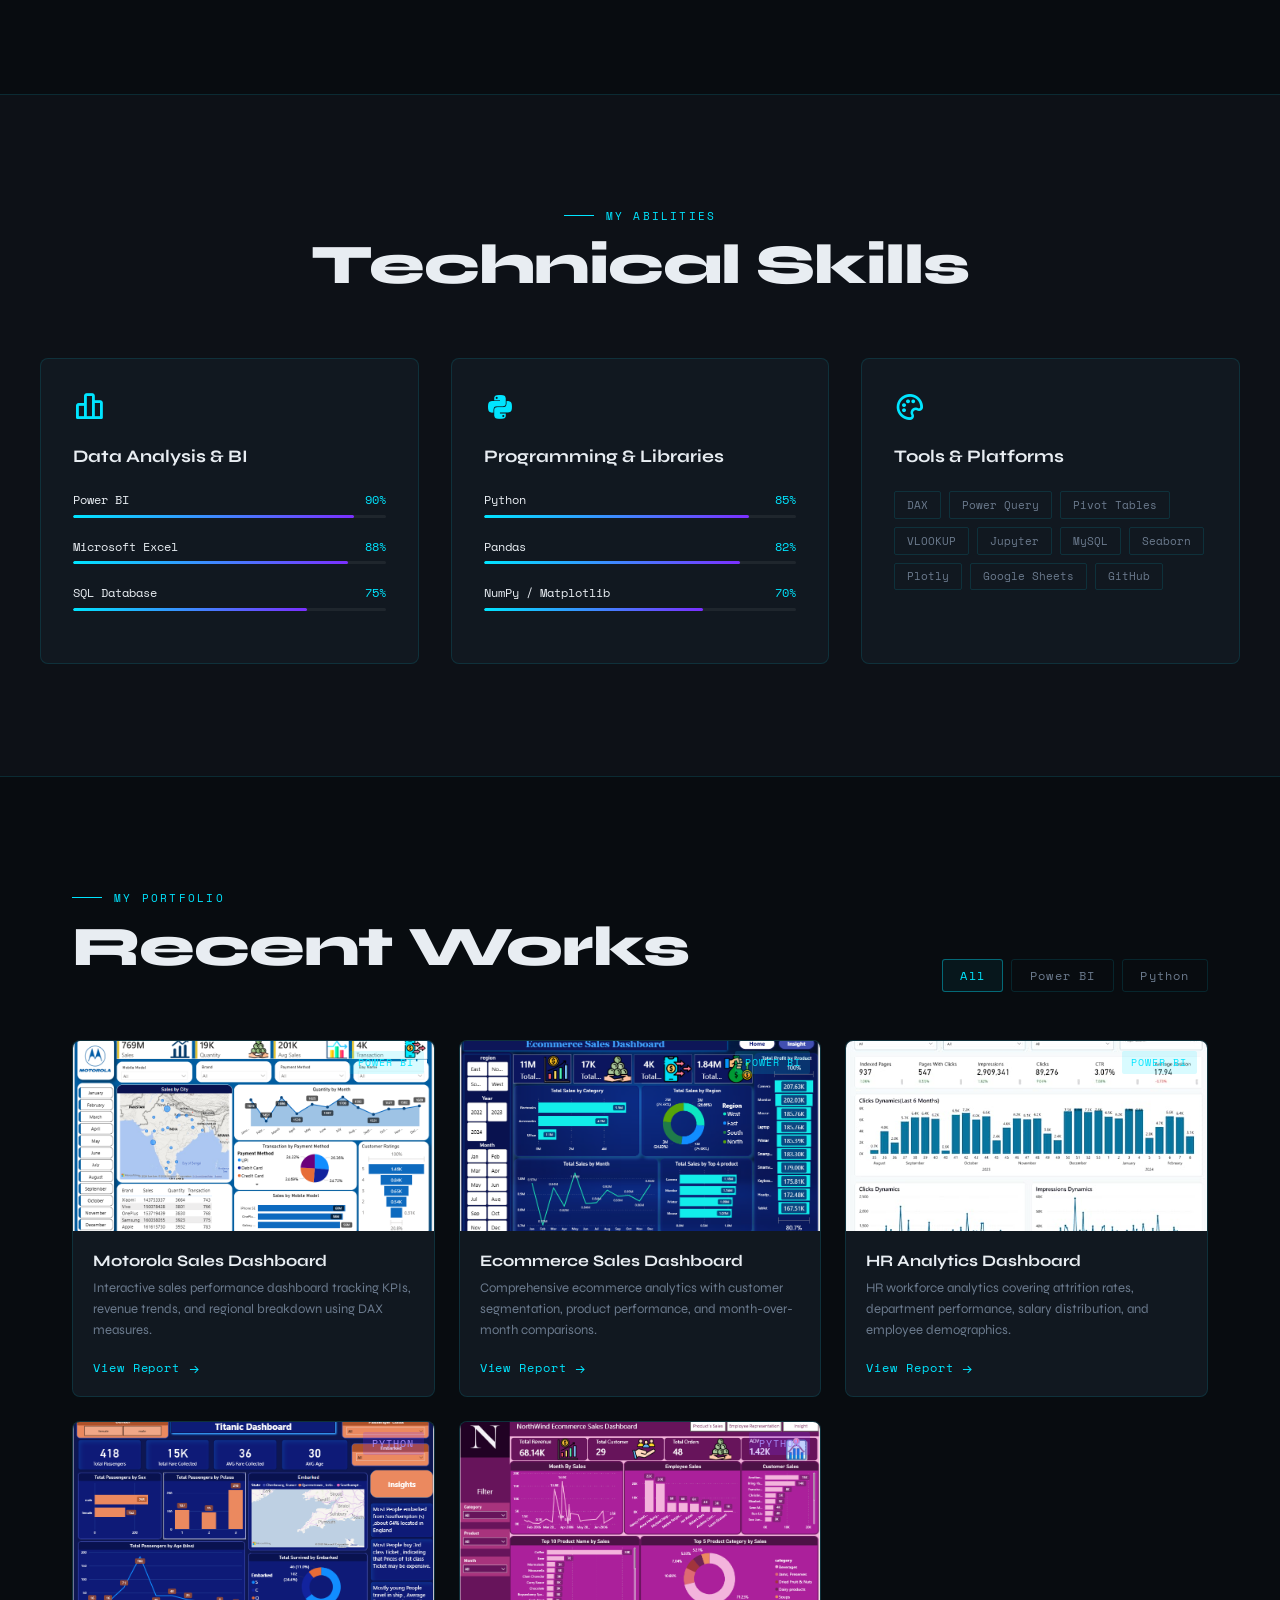
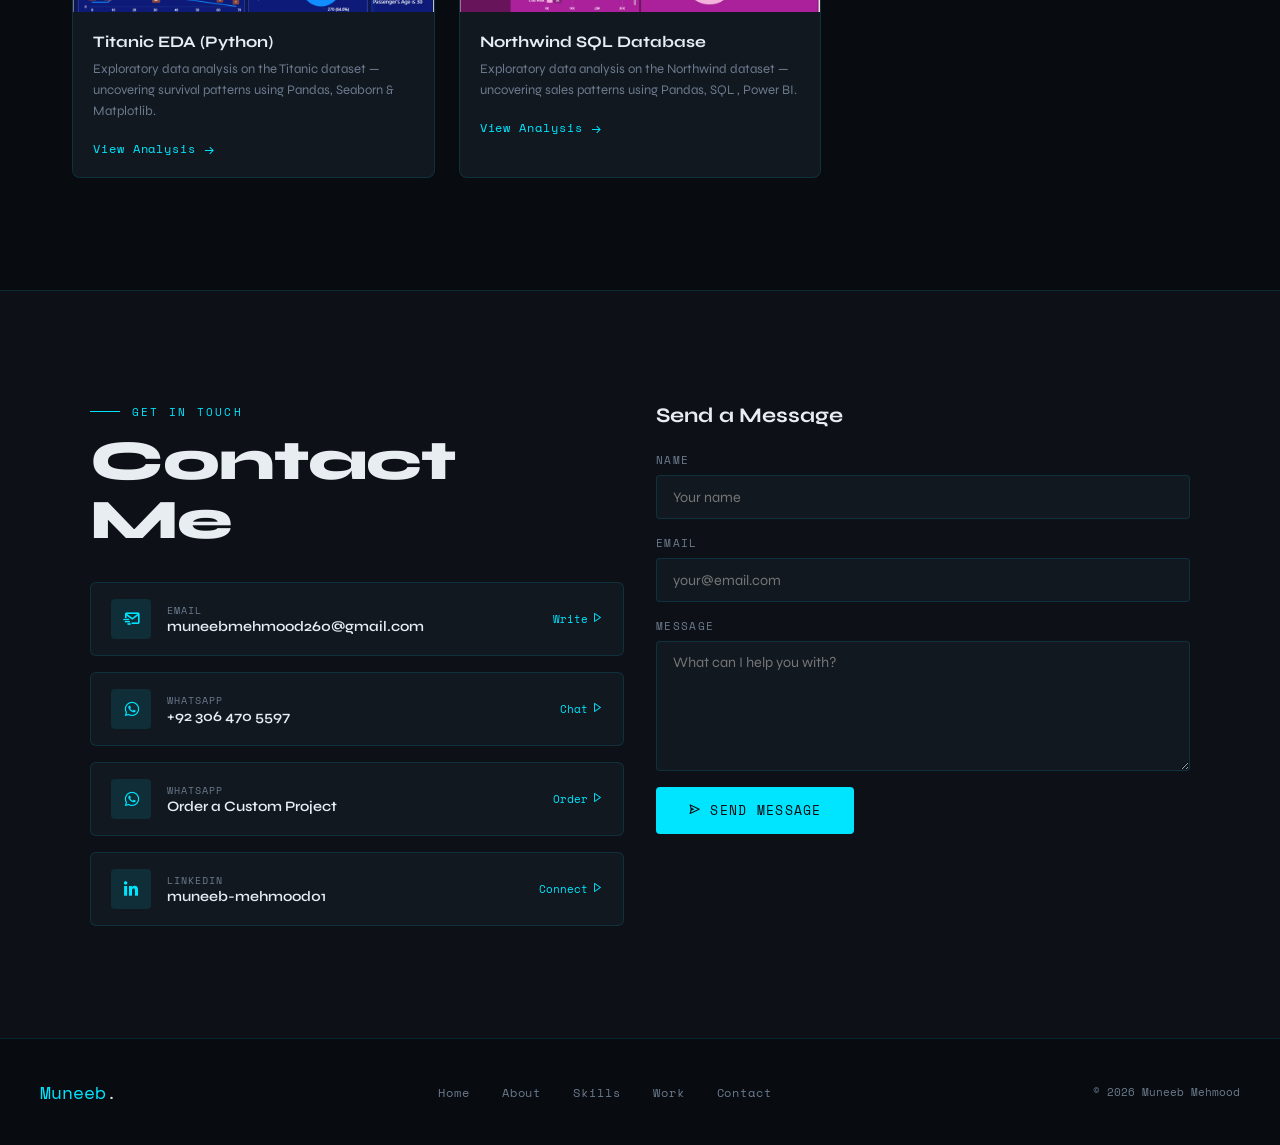
==== commit 942f5415: "Add files via upload" ====
--- a/PORTFOLIO2/portfolio/index.html
+++ b/PORTFOLIO2/portfolio/index.html
@@ -30,7 +30,7 @@
       <li><a href="#work" class="nav__link">Work</a></li>
       <li><a href="#contact" class="nav__link">Contact</a></li>
     </ul>
-    <a href="assets/pdf/cv.pdf" download class="nav__cta">Download CV</a>
+    <a href="assets/pdf/DataAnalysisCV.pdf" download class="nav__cta">Download CV</a>
   </nav>
 
   <!-- HERO -->
@@ -255,7 +255,7 @@
 
       <div class="work-card reveal" data-cat="bi">
         <div class="work-card__img">
-          <img src="assets/img/Motorola_sales dashboard.png" alt="Sales Dashboard"
+          <img src="assets/img/Motorola_sales dashboard.PNG" alt="Sales Dashboard"
             onerror="this.parentElement.style.background='#0d1520';this.style.display='none'">
           <span class="work-card__tag tag-bi">Power BI</span>
         </div>
@@ -308,6 +308,21 @@
           <h3 class="work-card__title">Titanic EDA (Python)</h3>
           <p class="work-card__desc">Exploratory data analysis on the Titanic dataset — uncovering survival patterns
             using Pandas, Seaborn & Matplotlib.</p>
+          <a href="https://github.com/MuneebMehmood260/Power-Bi-Dashboard" target="_blank" class="work-card__link">View
+            Analysis <i class='bx bx-arrow-back' style="transform:rotate(180deg)"></i></a>
+        </div>
+      </div>
+
+      <div class="work-card reveal" data-cat="python" style="transition-delay:0.3s">
+        <div class="work-card__img">
+          <img src="assets/img/northwind.PNG" alt="Northwind EDA"
+            onerror="this.parentElement.style.background='#0d1520';this.style.display='none'">
+          <span class="work-card__tag tag-python">Python</span>
+        </div>
+        <div class="work-card__body">
+          <h3 class="work-card__title">Northwind SQL Database</h3>
+          <p class="work-card__desc">Exploratory data analysis on the Northwind dataset — uncovering sales patterns
+            using Pandas, SQL , Power BI.</p>
           <a href="https://github.com/MuneebMehmood260/Power-Bi-Dashboard" target="_blank" class="work-card__link">View
             Analysis <i class='bx bx-arrow-back' style="transform:rotate(180deg)"></i></a>
         </div>
@@ -481,4 +496,4 @@
   </script>
 </body>
 
-</html>
+</html>
--- a/PORTFOLIO2/portfolio/style.css
+++ b/PORTFOLIO2/portfolio/style.css
@@ -1238,4 +1238,4 @@
             flex-direction: column;
             gap: 10px;
         }
-    }
+    }
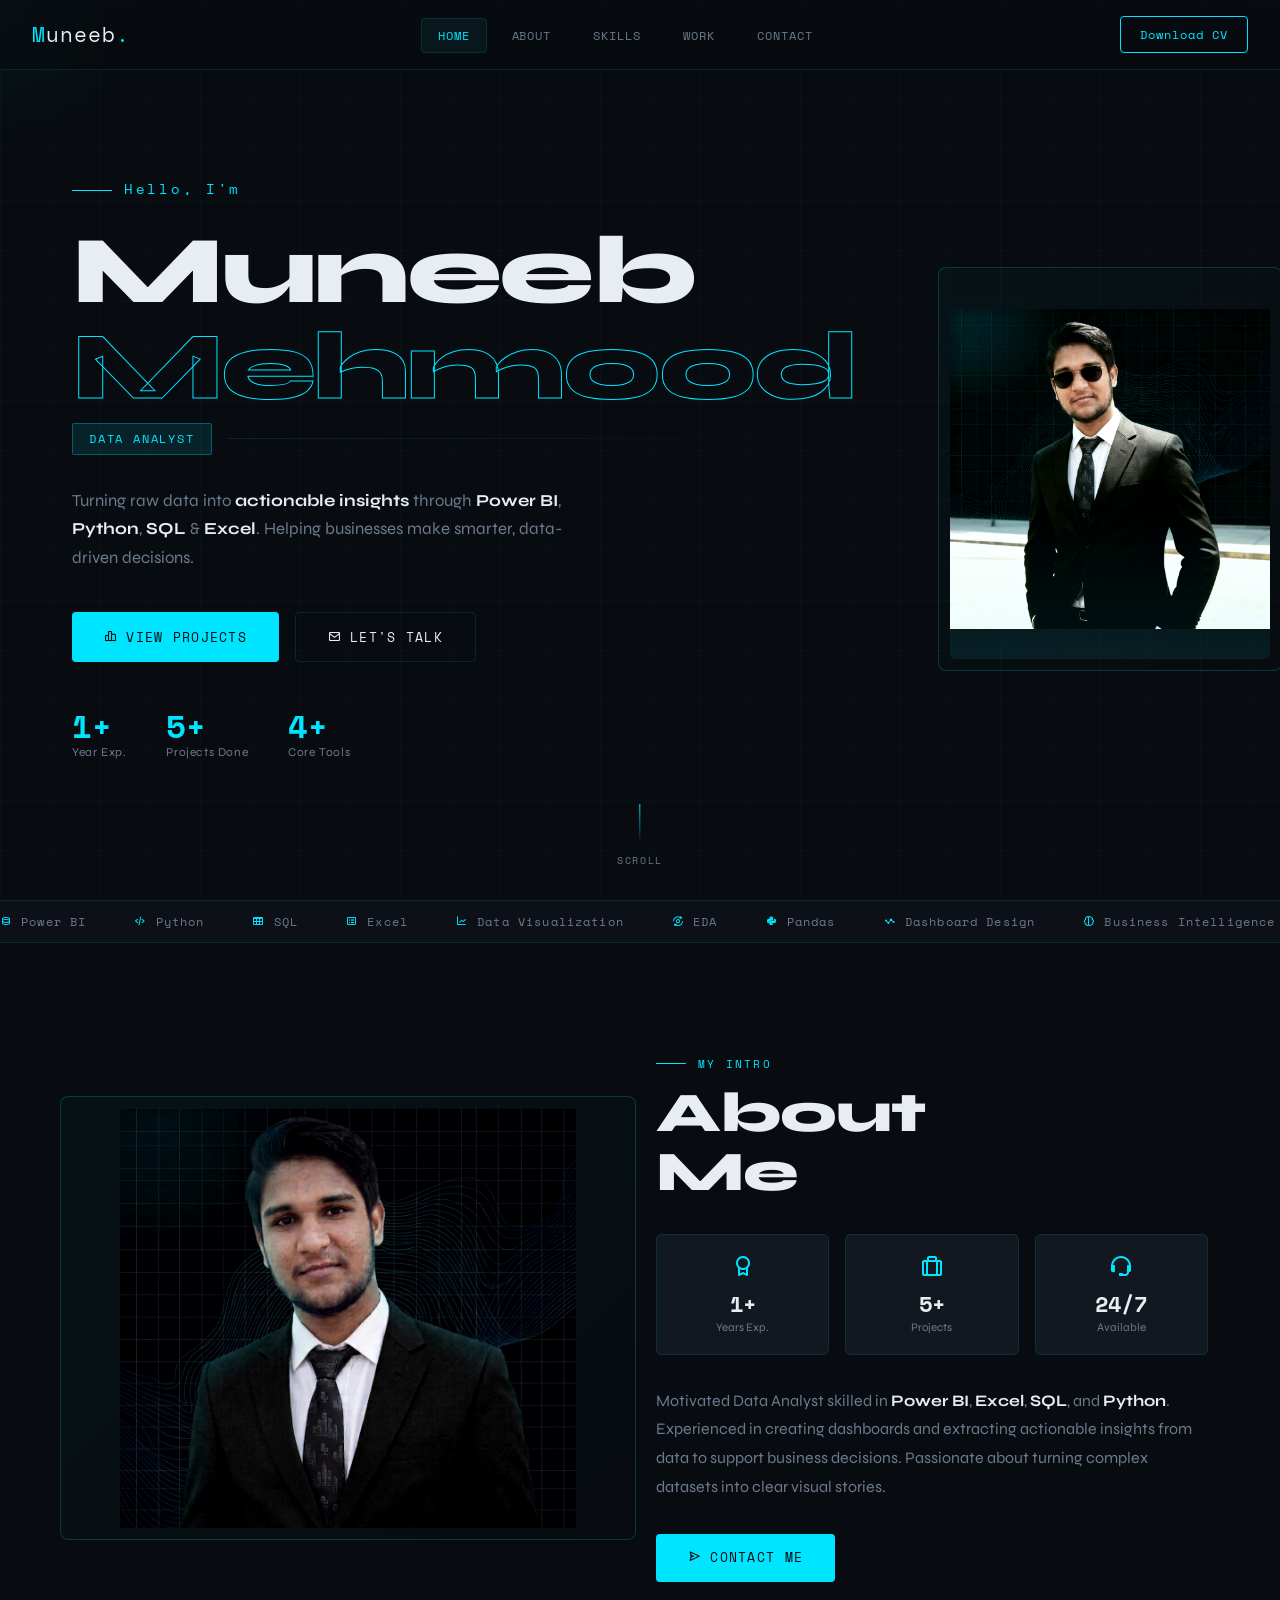
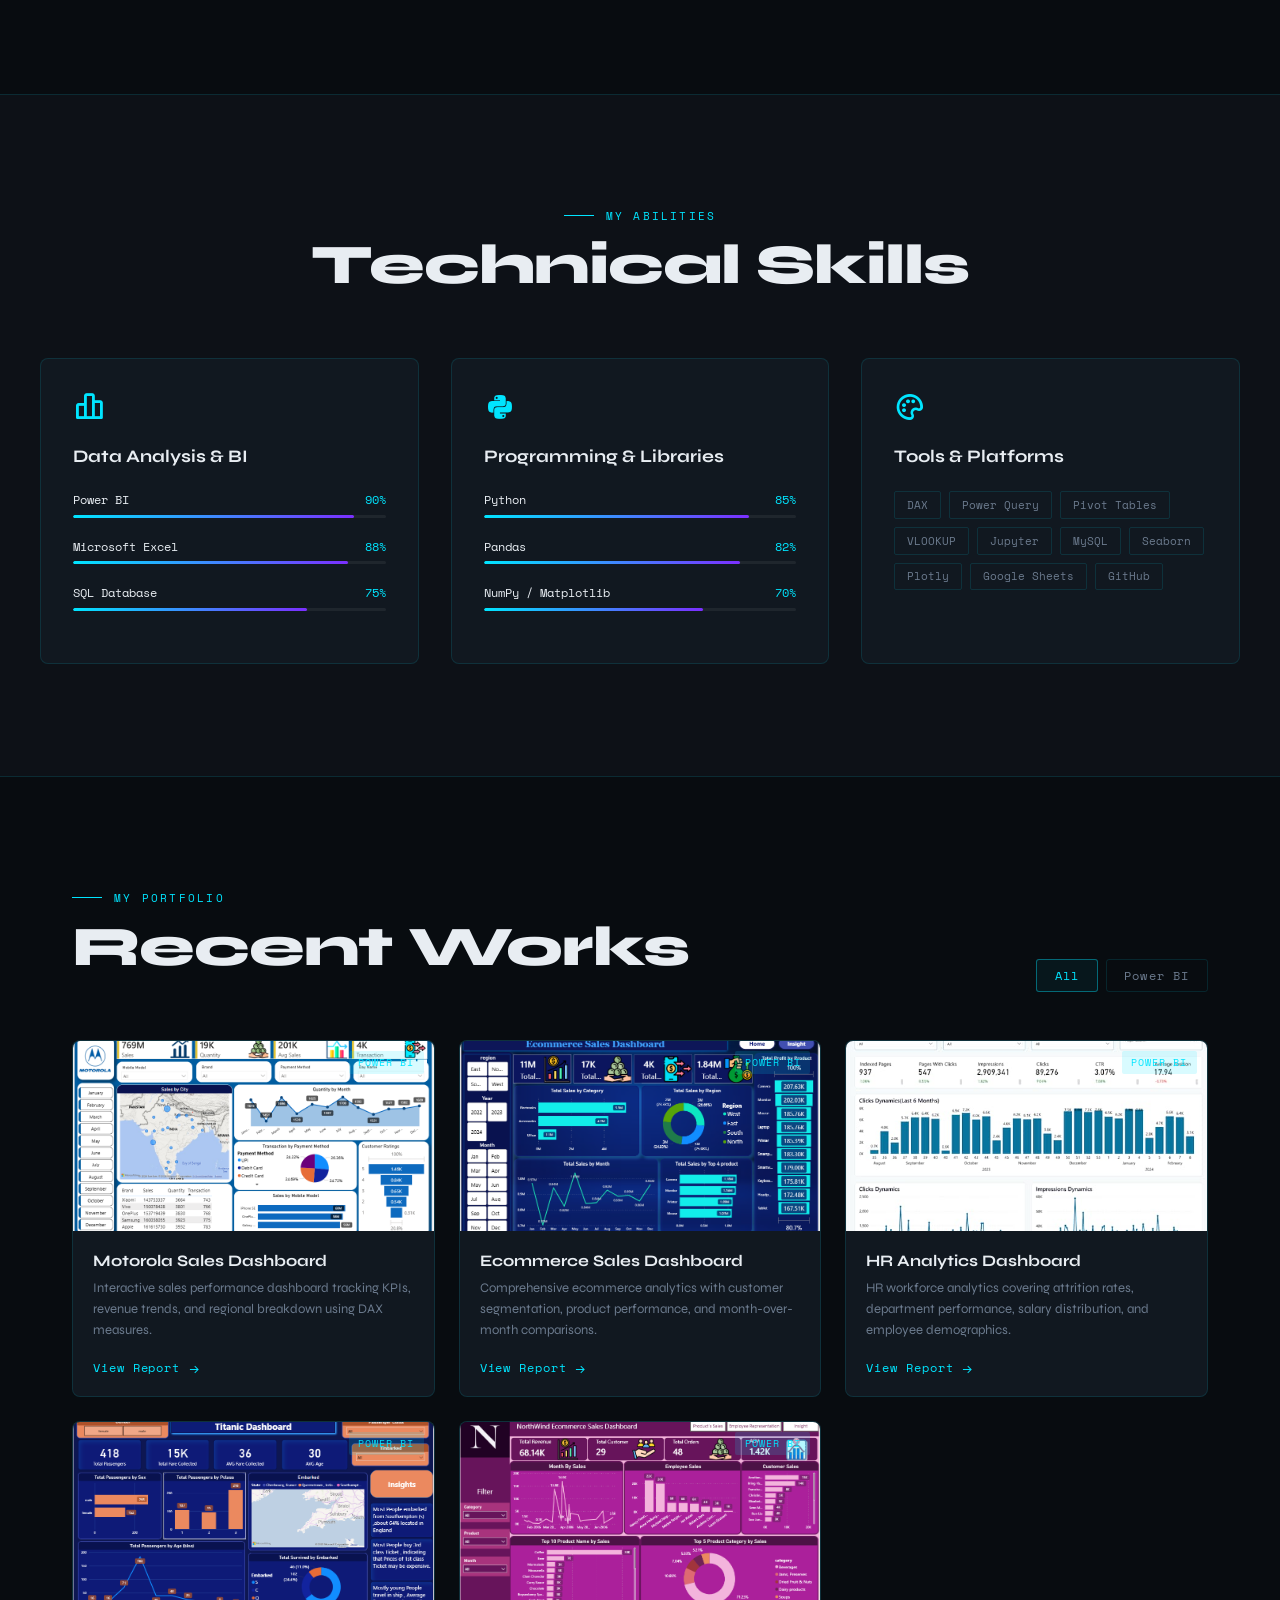
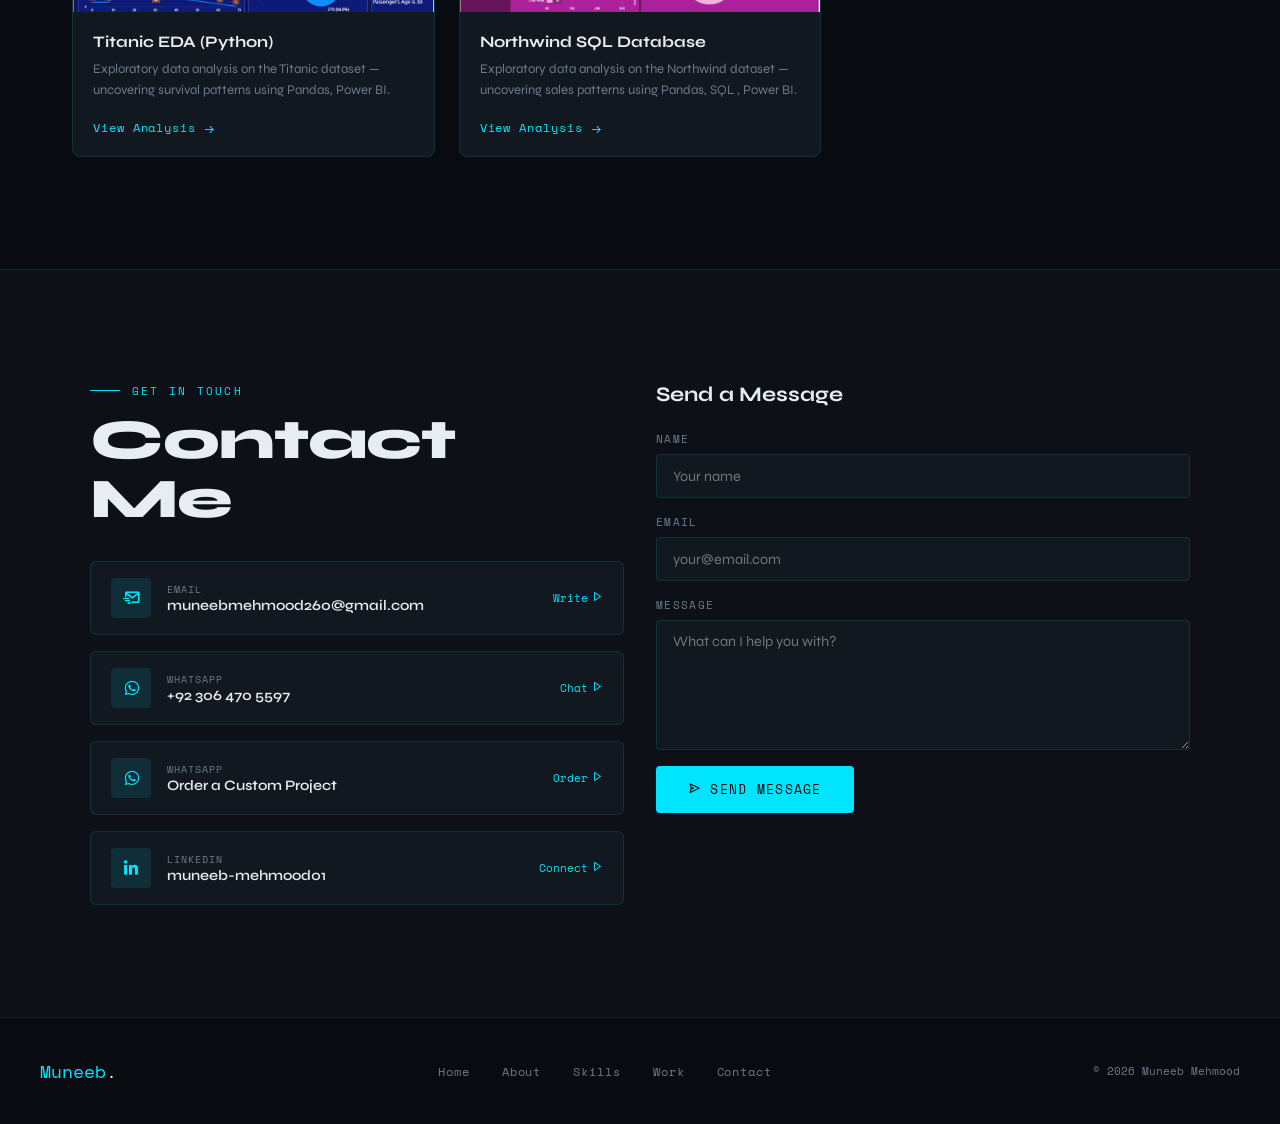
==== commit 6211d435: "Add files via upload" ====
--- a/PORTFOLIO2/portfolio/index.html
+++ b/PORTFOLIO2/portfolio/index.html
@@ -248,7 +248,6 @@
       <div class="work-filters">
         <button class="work-filter active" data-filter="all">All</button>
         <button class="work-filter" data-filter="bi">Power BI</button>
-        <button class="work-filter" data-filter="python">Python</button>
       </div>
     </div>
     <div class="work-grid" id="workGrid">
@@ -298,26 +297,26 @@
         </div>
       </div>
 
-      <div class="work-card reveal" data-cat="python" style="transition-delay:0.3s">
+      <div class="work-card reveal" data-cat="bi" style="transition-delay:0.3s">
         <div class="work-card__img">
           <img src="assets/img/titanic.PNG" alt="Titanic EDA"
             onerror="this.parentElement.style.background='#0d1520';this.style.display='none'">
-          <span class="work-card__tag tag-python">Python</span>
+          <span class="work-card__tag tag-bi">Power BI</span>
         </div>
         <div class="work-card__body">
           <h3 class="work-card__title">Titanic EDA (Python)</h3>
           <p class="work-card__desc">Exploratory data analysis on the Titanic dataset — uncovering survival patterns
-            using Pandas, Seaborn & Matplotlib.</p>
+            using Pandas, Power BI.</p>
           <a href="https://github.com/MuneebMehmood260/Power-Bi-Dashboard" target="_blank" class="work-card__link">View
             Analysis <i class='bx bx-arrow-back' style="transform:rotate(180deg)"></i></a>
         </div>
       </div>
 
-      <div class="work-card reveal" data-cat="python" style="transition-delay:0.3s">
+      <div class="work-card reveal" data-cat="bi" style="transition-delay:0.3s">
         <div class="work-card__img">
           <img src="assets/img/northwind.PNG" alt="Northwind EDA"
             onerror="this.parentElement.style.background='#0d1520';this.style.display='none'">
-          <span class="work-card__tag tag-python">Python</span>
+          <span class="work-card__tag tag-bi">Power BI</span>
         </div>
         <div class="work-card__body">
           <h3 class="work-card__title">Northwind SQL Database</h3>
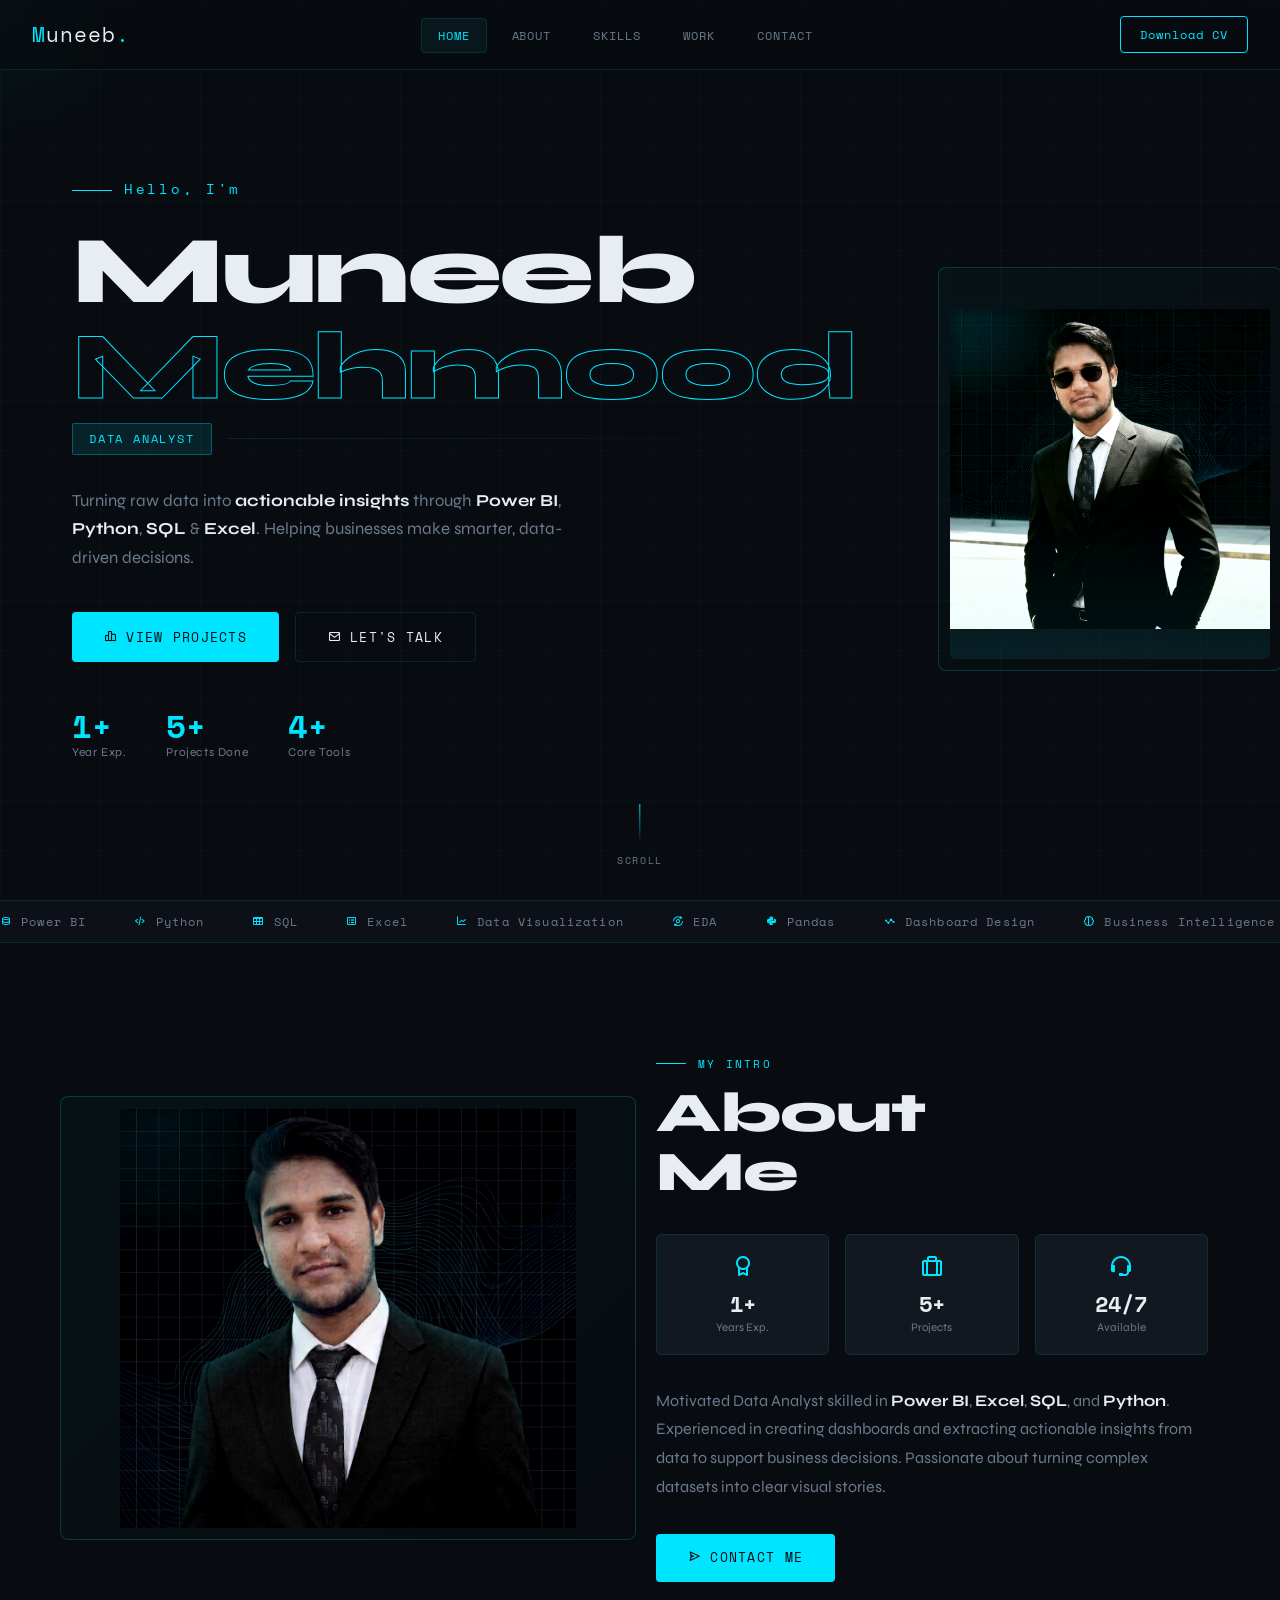
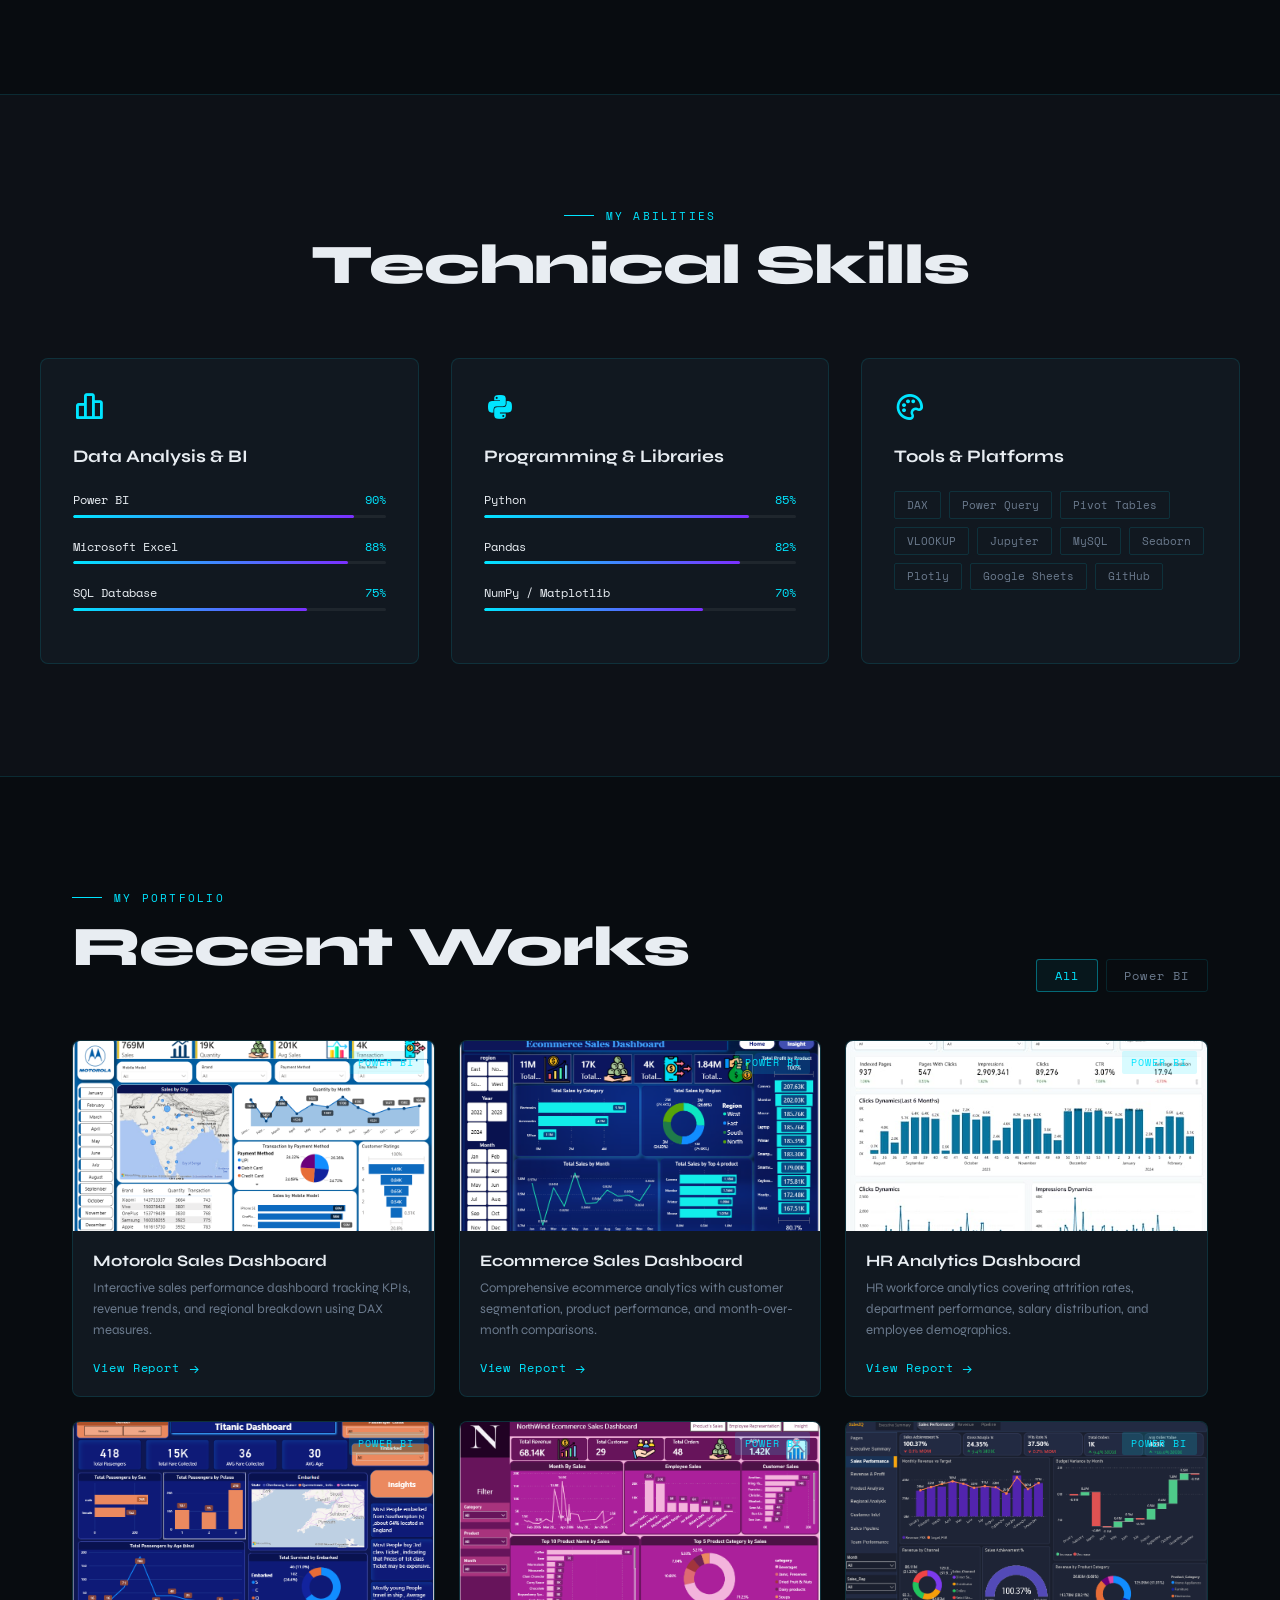
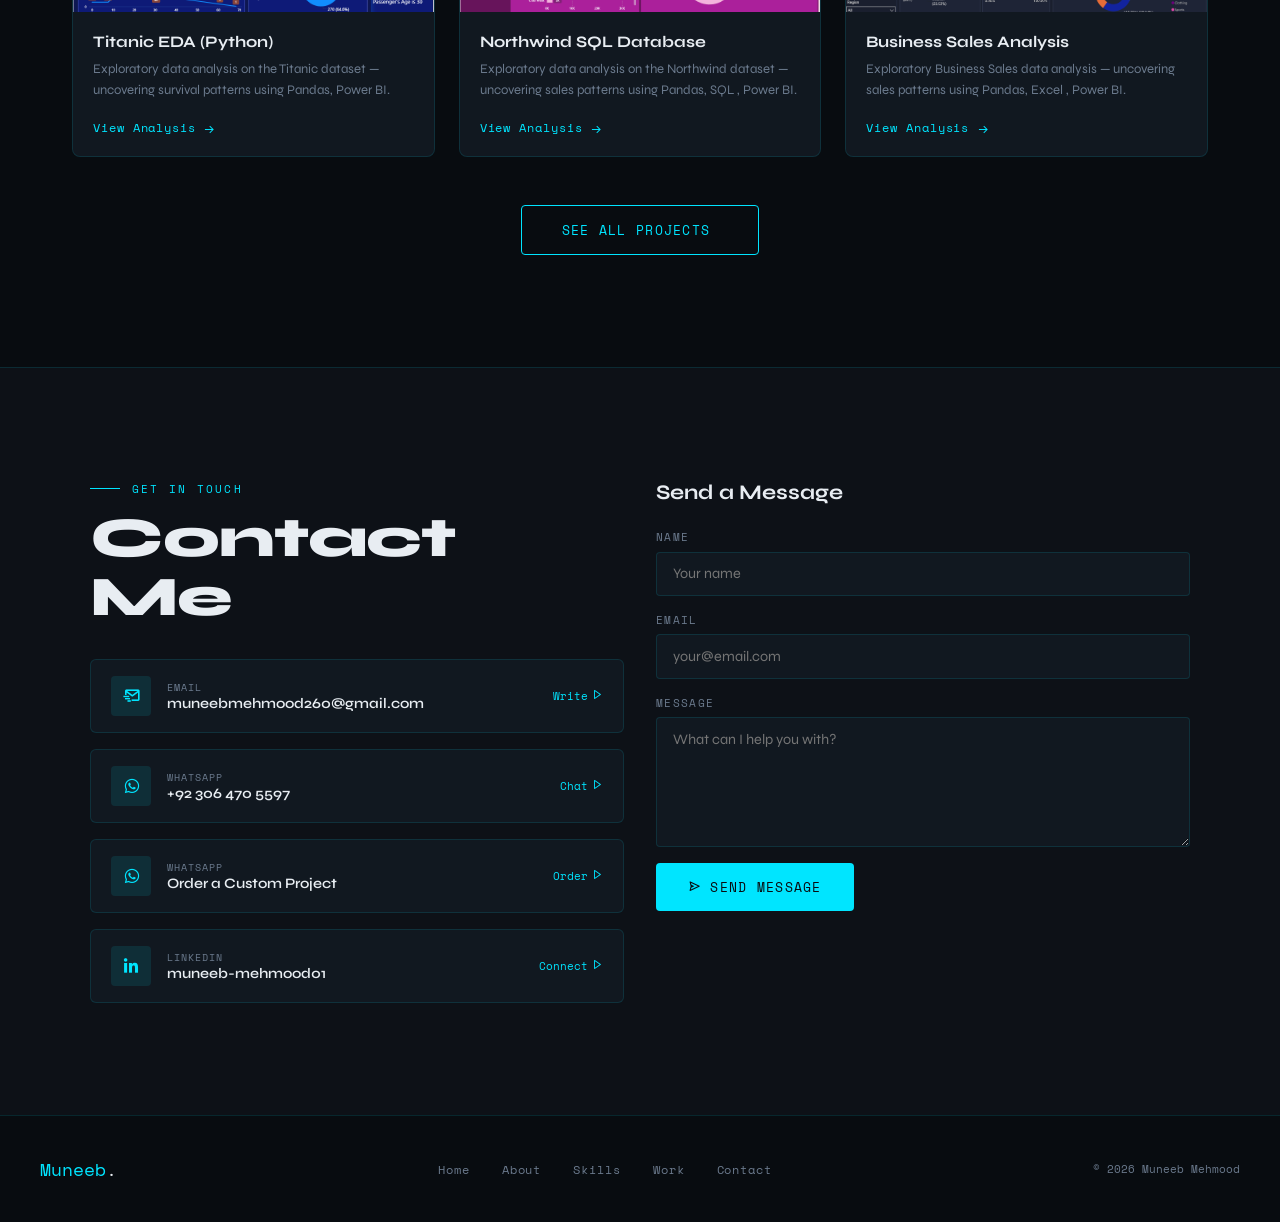
==== commit 42c224c1: "Add files via upload" ====
--- a/PORTFOLIO2/portfolio/index.html
+++ b/PORTFOLIO2/portfolio/index.html
@@ -327,6 +327,27 @@
         </div>
       </div>
 
+      <div class="work-card reveal" data-cat="bi" style="transition-delay:0.3s">
+        <div class="work-card__img">
+          <img src="assets/img/sales.PNG" alt="Business Sale Dashboard"
+            onerror="this.parentElement.style.background='#0d1520';this.style.display='none'">
+          <span class="work-card__tag tag-bi">Power BI</span>
+        </div>
+        <div class="work-card__body">
+          <h3 class="work-card__title">Business Sales Analysis</h3>
+          <p class="work-card__desc">Exploratory Business Sales data analysis — uncovering sales patterns
+            using Pandas, Excel , Power BI.</p>
+          <a href="https://github.com/MuneebMehmood260/Power-Bi-Dashboard/tree/a27f5b33a65e1ae1d3dcea5c6ba8227e68078e27/Sales%20dataset"
+            target="_blank" class="work-card__link">View
+            Analysis <i class='bx bx-arrow-back' style="transform:rotate(180deg)"></i></a>
+        </div>
+      </div>
+    </div>
+    <div class="work-footer">
+      <button class="see-all-btn" id="seeAllBtn">
+        <a href="https://github.com/MuneebMehmood260/Power-Bi-Dashboard.git" target="_blank">See All Projects</a>
+        <i class='bx bx-arrow-down' style="margin-left:0.5rem"></i>
+      </button>
     </div>
   </section>
 
--- a/PORTFOLIO2/portfolio/style.css
+++ b/PORTFOLIO2/portfolio/style.css
@@ -1002,6 +1002,39 @@
         resize: vertical;
     }
 
+    .work-footer {
+        display: flex;
+        justify-content: center;
+        margin-top: 3rem;
+        align-items: center;
+    }
+
+    .see-all-btn {
+        font-family: var(--font-mono);
+        font-size: 0.8rem;
+        letter-spacing: 0.1em;
+        text-transform: uppercase;
+        padding: 0.9rem 2.5rem;
+        background: transparent;
+        border: 1px solid var(--accent);
+        color: var(--accent);
+        border-radius: 4px;
+        cursor: pointer;
+        transition: all 0.3s;
+        display: inline-flex;
+        align-items: center;
+    }
+
+    .see-all-btn:hover {
+        background: var(--accent);
+        color: var(--bg);
+        transform: translateY(-2px);
+    }
+
+    .see-all-btn.show-less {
+        background: rgba(0, 229, 255, 0.1);
+    }
+
     /* ========== FOOTER ========== */
     .footer {
         border-top: 1px solid var(--border);
@@ -1107,6 +1140,7 @@
         grid-template-columns: repeat(2, 1fr);
         gap: 2rem;
     }
+
     /* ========== RESPONSIVE ========== */
 
     @media (max-width: 900px) {
@@ -1116,27 +1150,33 @@
         .contact-inner {
             grid-template-columns: 1fr;
         }
+
         .hero__name {
             font-size: clamp(2.5rem, 10vw, 5rem);
         }
+
         .nav__cta {
             font-size: 0.70rem;
         }
-        #skills{
+
+        #skills {
             width: 90%;
             position: relative;
             left: 5%;
         }
-        .contact-card{
+
+        .contact-card {
             width: 100%;
             position: relative;
             right: 5%;
         }
-        .contact-card__val{
+
+        .contact-card__val {
             /* width: 80%; */
             font-size: 1px;
         }
-        .form-group{
+
+        .form-group {
             width: 95%;
         }
     }
